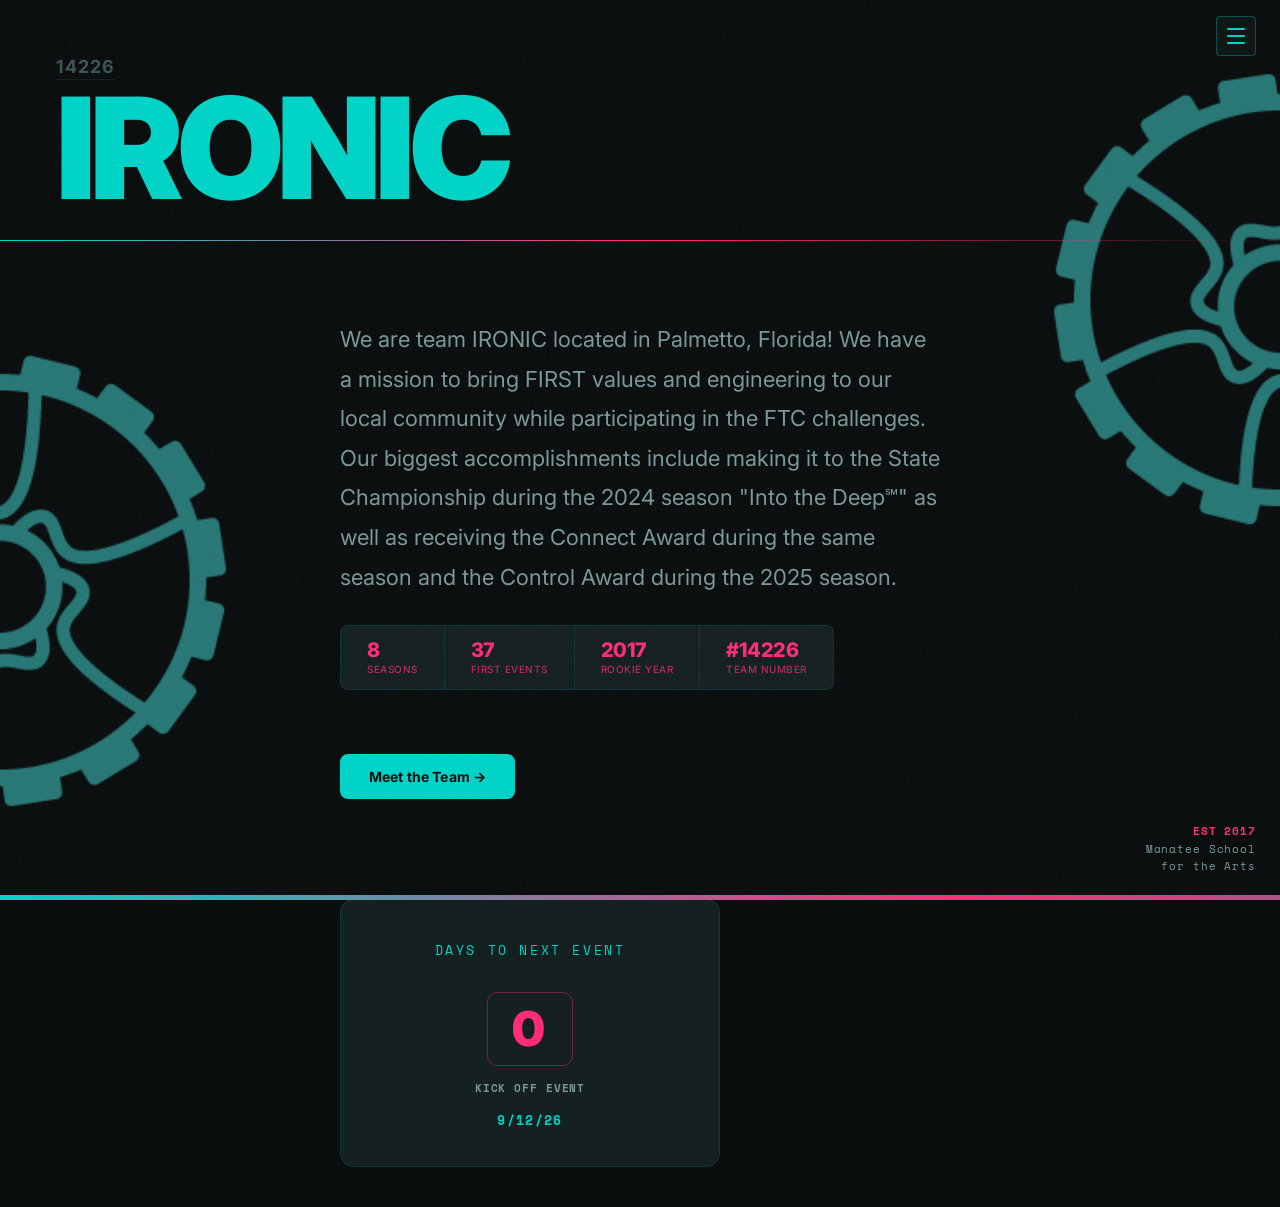
==== index.html @ a7f9b91f "Add files via upload" ====
<!DOCTYPE html>
<html lang="en">
<head>
<meta charset="UTF-8">
<meta name="viewport" content="width=device-width, initial-scale=1.0">
<title>Team IRONIC — FTC #14226</title>
<link rel="preconnect" href="https://fonts.googleapis.com">
<link rel="preconnect" href="https://fonts.gstatic.com" crossorigin>
<link href="https://fonts.googleapis.com/css2?family=Inter:wght@300;400;500;600;700;800;900&family=Space+Mono:wght@400;700&display=swap" rel="stylesheet">
<link rel="stylesheet" href="style.css">
</head>
<body data-page="index.html">


<!-- HAMBURGER BUTTON -->
<button class="hamburger-btn" id="hamburgerBtn" onclick="toggleNav()" aria-label="Toggle navigation">
  <span class="bar"></span>
  <span class="bar"></span>
  <span class="bar"></span>
</button>

<!-- NAV OVERLAY -->
<div class="nav-overlay" id="navOverlay" onclick="closeNav()"></div>


<!-- SIDEBAR -->
<nav id="sideNav">
  <div class="nav-brand">
    <div class="nav-number">FTC #14226</div>
    <div class="nav-logo"><span>IRON</span>IC</div>
    <div class="nav-sub">First Tech Challenge</div>
  </div>
  <div class="nav-links">
    <a class="nav-link" href="index.html">
      <span class="nav-icon">◈</span> Overview
    </a>
    <a class="nav-link" href="team.html">
      <span class="nav-icon">◉</span> Team
    </a>
    <a class="nav-link" href="events.html">
      <span class="nav-icon">▤</span> Events
    </a>
    <a class="nav-link" href="sponsor.html">
      <span class="nav-icon">◆</span> Sponsors
    </a>
  </div>
  <div class="nav-footer">
    <div class="nav-footer-text">
      Season 2026–27<br>
      BIOBUZZ
    </div>
  </div>
</nav>

  <main>

<div class="page active" id="page-overview">

  <!-- HERO BANNER — based on sketch: left-aligned title, info top-right, gears bleeding off bottom corners -->
  <div class="hero-banner-wrap">

    <!-- ── DESKTOP LAYOUT ── -->
    <div class="hero-desktop">

      <!-- top row: title block only -->
      <div class="hero-top-row">
        <div class="hero-title-block">
          <div class="hero-teamnum">14226</div>
          <div class="hero-teamname">IRONIC</div>
        </div>
      </div>

      <!-- meta info — bottom right corner -->
      <div class="hero-meta-block">
        <div class="hero-meta-line">EST 2017</div>
        <div class="hero-meta-line">Manatee School</div>
        <div class="hero-meta-line">for the Arts</div>
      </div>

      <!-- gears bleeding off bottom corners, decorative background -->
      <div class="hero-gear-desktop-left">
        <img src="gear.png" alt="" class="gear-spin">
      </div>
      <div class="hero-gear-desktop-right">
        <img src="gear.png" alt="" class="gear-spin-reverse">
      </div>

      <!-- cutoff line -->
      <div class="hero-cutoff-line"></div>
    </div>



  </div>


  <div class="overview-hero" style="grid-template-columns: 1fr; border-right: none; border-bottom: none; background: transparent; position: relative; z-index: 2; align-items: start; min-height: 0; margin-top: -100px;">


    <div class="hero-text" style="border-right: none; padding: 0px 340px 40px 340px; background: transparent; display: flex; flex-direction: row; align-items: flex-end; justify-content: flex-start; gap: 60px; flex-wrap: wrap;">

      <!-- left: paragraph + stats -->
      <div style="flex: 1 1 480px; min-width: 0;">
        <p class="lead" style="max-width: 640px; margin-bottom: 28px;">We are team IRONIC located in Palmetto, Florida! We have a mission to bring FIRST values and engineering to our local community while participating in the FTC challenges. Our biggest accomplishments include making it to the State Championship during the 2024 season "Into the Deep℠" as well as receiving the Connect Award during the same season and the Control Award during the 2025 season.</p>

        <!-- fact box / stats bar -->
        <div class="hero-stats" style="position: relative; z-index: 3;">
          <div class="hero-stat">
            <span class="hero-stat-num">8</span>
            <span class="hero-stat-label">Seasons</span>
          </div>
          <div class="hero-stat-div"></div>
          <div class="hero-stat">
            <span class="hero-stat-num">37</span>
            <span class="hero-stat-label">FIRST Events</span>
          </div>
          <div class="hero-stat-div"></div>
          <div class="hero-stat">
            <span class="hero-stat-num">2017</span>
            <span class="hero-stat-label">Rookie Year</span>
          </div>
          <div class="hero-stat-div"></div>
          <div class="hero-stat">
            <span class="hero-stat-num">#14226</span>
            <span class="hero-stat-label">Team Number</span>
          </div>
        </div>

        <button onclick="window.location.href='team.html'" style="
          margin-top: 24px;
          padding: 12px 27px;
          background: var(--teal);
          color: var(--bg);
          border: 2px solid var(--teal);
          border-radius: 8px;
          font-family: 'Inter', sans-serif;
          font-size: 14px;
          font-weight: 700;
          letter-spacing: 0.01em;
          cursor: pointer;
          transition: background 0.15s, color 0.15s, border-color 0.15s;
        " onmouseover="this.style.background='transparent'; this.style.color='var(--pink)'; this.style.borderColor='var(--pink)';" onmouseout="this.style.background='var(--teal)'; this.style.color='var(--bg)'; this.style.borderColor='var(--teal)';">
          Meet the Team →
        </button>
      </div>

      <!-- right: countdown to next event — flex item, bottom auto-aligns with stats bar via align-items:flex-end -->
      <div class="countdown-card" id="countdownCard" style="flex: 0 0 380px; align-self: flex-start; margin-top: 40px;">
        <div class="countdown-label">
          Days to Next Event
        </div>
        <div style="display: flex; flex-direction: column; align-items: center; text-align: center; gap: 14px;">
          <div id="cd-days-num" style="
            font-family: 'Inter', sans-serif;
            font-size: 48px;
            font-weight: 900;
            color: var(--pink);
            letter-spacing: 0.05em;
            line-height: 1;
            border: 1px solid rgba(255,45,120,0.4);
            border-radius: 10px;
            padding: 12px 24px;
          ">TBD</div>
          <div id="cd-event-name" style="
            font-family: 'Space Mono', monospace;
            font-size: 11px;
            font-weight: 700;
            color: var(--text-dim);
            letter-spacing: 0.08em;
            text-transform: uppercase;
          ">—</div>
          <div id="cd-date-label" style="
            font-family: 'Space Mono', monospace;
            font-size: 13px;
            font-weight: 700;
            color: var(--teal);
            letter-spacing: 0.1em;
          ">X/X/XX</div>
        </div>
      </div>

    </div>
  </div>
</div>

</main>

<!-- RGB light strip, cycles through site colors at the very bottom of the page -->
<div class="rgb-strip"></div>

<script src="script.js"></script>
</body>
</html>
---- style.css ----
/* ============================================
   TEAM IRONIC WEBSITE STYLES
   All colors are set as CSS variables in :root
   at the very top. Change a value there and it
   updates everywhere on the site that uses it.
   ============================================ */

:root {
    --teal: #00D4C8;
    --teal-dim: #00A89E;
    --teal-glow: rgba(0,212,200,0.15);
    --teal-border: rgba(0,212,200,0.3);
    --pink: #FF2D78;
    --pink-dim: rgba(255,45,120,0.15);
    --bg: #0A0E0E;
    --bg2: #0F1616;
    --bg3: #131E1E;
    --surface: #152020;
    --surface2: #1C2B2B;
    --text: #E8F4F4;
    --text-dim: #7A9999;
    --text-muted: #3D5555;
    --border: rgba(0,212,200,0.12);
  }

  * { margin: 0; padding: 0; box-sizing: border-box; }

  html { scroll-behavior: smooth; }

  body {
    background: var(--bg);
    color: var(--text);
    font-family: "Inter", sans-serif;
    font-weight: 400;
    min-height: 100vh;
    overflow-x: hidden;
  }

  /* ── NOISE OVERLAY ── */
  body::before {
    content: "";
    position: fixed;
    inset: 0;
    background-image: url("data:image/svg+xml,%3Csvg viewBox='0 0 256 256' xmlns='http://www.w3.org/2000/svg'%3E%3Cfilter id='noise'%3E%3CfeTurbulence type='fractalNoise' baseFrequency='0.9' numOctaves='4' stitchTiles='stitch'/%3E%3C/filter%3E%3Crect width='100%25' height='100%25' filter='url(%23noise)' opacity='0.04'/%3E%3C/svg%3E");
    pointer-events: none;
    z-index: 9999;
    opacity: 0.6;
  }

  /* ── SIDEBAR NAV ── */
  nav {
    position: fixed;
    left: 0; top: 0; bottom: 0;
    width: 220px;
    background: var(--bg2);
    border-right: 1px solid var(--border);
    display: flex;
    flex-direction: column;
    padding: 0;
    z-index: 100;
    overflow: hidden;
  }

  .nav-brand {
    padding: 32px 24px 24px;
    border-bottom: 1px solid var(--border);
  }

  .nav-number {
    font-family: "Space Mono", monospace;
    font-size: 11px;
    color: var(--pink);
    letter-spacing: 0.2em;
    margin-bottom: 6px;
  }

  .nav-logo {
    font-family: "Inter", sans-serif;
    font-size: 18px;
    font-weight: 800;
    color: var(--text);
    letter-spacing: -0.02em;
    line-height: 1.2;
  }

  .nav-logo span { color: var(--teal); }

  .nav-sub {
    font-family: "Space Mono", monospace;
    font-size: 9px;
    color: var(--text-dim);
    letter-spacing: 0.15em;
    margin-top: 4px;
  }

  .nav-links {
    flex: 1;
    display: flex;
    flex-direction: column;
    padding: 16px 0;
    gap: 2px;
  }

  .nav-link {
    display: flex;
    align-items: center;
    gap: 12px;
    padding: 12px 24px;
    cursor: pointer;
    transition: all 0.2s;
    border-left: 2px solid transparent;
    font-family: "Space Mono", monospace;
    font-size: 11px;
    letter-spacing: 0.1em;
    color: var(--text-dim);
    text-transform: uppercase;
    position: relative;
    overflow: hidden;
  }

  .nav-link::before {
    content: "";
    position: absolute;
    inset: 0;
    background: var(--teal-glow);
    opacity: 0;
    transition: opacity 0.2s;
  }

  .nav-link:hover { color: var(--teal); border-left-color: var(--teal-dim); }
  .nav-link:hover::before { opacity: 1; }

  .nav-link.active {
    color: var(--teal);
    border-left-color: var(--teal);
  }
  .nav-link.active::before { opacity: 1; }

  /* pink accent on every other nav item hover */
  .nav-link:nth-child(even):hover { color: var(--pink); border-left-color: var(--pink); }
  .nav-link:nth-child(even):hover::before { background: var(--pink-dim); opacity: 1; }

  .nav-icon {
    font-size: 14px;
    width: 16px;
    text-align: center;
    flex-shrink: 0;
  }

  .nav-footer {
    padding: 20px 24px;
    border-top: 1px solid var(--border);
  }

  .nav-footer-text {
    font-family: "Space Mono", monospace;
    font-size: 9px;
    color: var(--text-muted);
    letter-spacing: 0.1em;
    line-height: 1.8;
  }

  /* ── MAIN CONTENT ── */
  main { margin-left: 220px; min-height: 100vh; }

  /* ── PAGES ── */
  .page { display: none; animation: fadeIn 0.3s ease; }
  .page.active { display: block; }
  @keyframes fadeIn { from { opacity:0; transform:translateY(6px); } to { opacity:1; transform:translateY(0); } }

  /* ── PAGE HEADER — not uniform, each page gets its own vibe via color ── */
  .page-header {
    padding: 64px 56px 40px;
    position: relative; overflow: hidden;
    border-bottom: 1px solid var(--border);
  }


  .page-title {
    font-family: "Inter", sans-serif;
    font-size: clamp(42px, 6vw, 80px);
    font-weight: 900;
    line-height: 0.95; color: var(--text); letter-spacing: -0.04em;
  }
  .page-title .accent { color: var(--teal); }
  .page-bg-text {
    position: absolute; right: 40px; bottom: -10px;
    font-family: "Inter", sans-serif; font-size: 130px; font-weight: 900;
    color: rgba(255,255,255,0.025); pointer-events: none; user-select: none;
    line-height:1; letter-spacing: -0.05em;
  }

  /* ── OVERVIEW ── */
  .overview-hero {
    display: grid; grid-template-columns: 1fr 420px;
    gap: 0; align-items: stretch; min-height: 380px;
    border-bottom: 1px solid var(--border);
  }
  .hero-text {
    padding: 56px 56px 48px;
    border-right: 1px solid var(--border);
    display: flex; flex-direction: column; justify-content: space-between;
  }
  .hero-text .lead {
    font-size: 22px; line-height: 1.8; color: var(--text-dim);
    margin-bottom: 0; font-weight: 400; max-width: 680px;
  }




  /* ── STATS — big, airy, each number feels deliberate ── */





  .stat-label {
    font-size: 12px; font-weight: 500; color: var(--text-muted);
    letter-spacing: 0; text-transform: none;
  }



  /* ── INFO SECTION — not a grid. each one is its own strip with a big number ── */






  /* counter column */








  /* ── EVENTS ── */

  .events-section-title {
    font-family: "Inter", sans-serif; font-size: 10px; font-weight: 700;
    letter-spacing: 0.15em; text-transform: uppercase; color: var(--text-muted);
    margin-bottom: 24px; display: flex; align-items: center; gap: 16px;
  }
  .events-section-title::after { content: ""; flex: 1; height: 1px; background: var(--border); }

  .events-content { padding: 48px 56px 72px; max-width: 980px; }
  .events-intro { margin-bottom: 40px; }

  .events-note {
    background: var(--surface);
    border: 1px solid var(--border);
    border-left: 3px solid var(--teal);
    border-radius: 8px;
    padding: 16px 20px;
    font-size: 13px;
    color: var(--text-dim);
    line-height: 1.6;
    margin-bottom: 48px;
  }
  .events-note strong { color: var(--teal); }

  .event-timeline {
    display: flex;
    flex-direction: column;
    gap: 14px;
    margin-bottom: 8px;
  }

  .event-card {
    display: flex;
    align-items: center;
    gap: 26px;
    background: var(--surface);
    border: 1px solid var(--border);
    border-radius: 14px;
    padding: 22px 28px;
    transition: border-color 0.2s, transform 0.2s;
  }
  .event-card:hover { border-color: var(--teal-border); transform: translateX(4px); }
  .event-card.featured {
    border-color: var(--teal);
    box-shadow: 0 0 0 1px var(--teal), 0 0 24px var(--teal-glow);
  }

  .event-date-block {
    flex-shrink: 0;
    width: 84px;
    text-align: center;
    border-right: 1px solid var(--border);
    padding-right: 22px;
  }
  .event-month {
    font-family: "Space Mono", monospace;
    font-size: 11px; font-weight: 700; letter-spacing: 0.15em;
    text-transform: uppercase; color: var(--pink);
    margin-bottom: 4px;
  }
  .event-day {
    font-family: "Inter", sans-serif;
    font-size: 30px; font-weight: 900; color: var(--text);
    line-height: 1.05; letter-spacing: -0.02em;
  }
  .event-day.multi { font-size: 19px; }
  .event-year {
    font-family: "Space Mono", monospace;
    font-size: 10px; color: var(--text-muted); margin-top: 3px;
  }

  .event-body { flex: 1; min-width: 0; }
  .event-name-row {
    display: flex; align-items: center; gap: 10px; flex-wrap: wrap;
    margin-bottom: 6px;
  }
  .event-name {
    font-size: 18px; font-weight: 700; color: var(--text); letter-spacing: -0.01em;
  }
  .event-type-tag {
    display: inline-block;
    font-family: "Space Mono", monospace;
    font-size: 9px; font-weight: 700; letter-spacing: 0.08em;
    text-transform: uppercase; padding: 3px 9px; border-radius: 20px;
    flex-shrink: 0;
  }
  .event-type-tag.kickoff      { background: var(--teal-glow); color: var(--teal); border: 1px solid var(--teal-border); }
  .event-type-tag.scrimmage    { background: rgba(255,255,255,0.06); color: var(--text-dim); border: 1px solid var(--border); }
  .event-type-tag.meet         { background: rgba(255,45,120,0.12); color: var(--pink); border: 1px solid rgba(255,45,120,0.3); }
  .event-type-tag.judging      { background: rgba(255,215,0,0.1); color: #FFD966; border: 1px solid rgba(255,215,0,0.3); }
  .event-type-tag.championship { background: var(--teal-glow); color: var(--teal); border: 1px solid var(--teal-border); }

  .event-location {
    font-family: "Space Mono", monospace;
    font-size: 12px; color: var(--text-dim); letter-spacing: 0.03em;
  }
  .event-location.tbd { color: var(--text-muted); font-style: italic; }

  .event-badges {
    flex-shrink: 0;
    display: flex; flex-direction: column; align-items: flex-end; gap: 6px;
  }
  .event-badge {
    font-family: "Space Mono", monospace;
    font-size: 9px; font-weight: 700; letter-spacing: 0.1em; text-transform: uppercase;
    padding: 4px 10px; border-radius: 20px; white-space: nowrap;
  }
  .event-badge.confirmed { background: var(--teal-glow); color: var(--teal); border: 1px solid var(--teal-border); }
  .event-badge.tbd       { background: rgba(255,45,120,0.1); color: var(--pink); border: 1px solid rgba(255,45,120,0.25); }
  .event-badge.virtual   { background: rgba(255,255,255,0.06); color: var(--text-dim); border: 1px solid var(--border); }

  @media (max-width: 700px) {
    .event-card { flex-wrap: wrap; padding: 20px; gap: 16px; }
    .event-date-block { border-right: none; border-bottom: 1px solid var(--border); width: 100%; text-align: left; padding-right: 0; padding-bottom: 14px; display: flex; align-items: baseline; gap: 10px; }
    .event-day { font-size: 22px; }
    .event-badges { flex-direction: row; align-items: center; width: 100%; }
    .events-content { padding: 32px 24px 56px; }
  }



  /* ── TEAM — big photo, name underneath, very clean ── */
  .team-content { padding: 48px 56px 72px; }
  .team-grid {
    display: flex !important;
    flex-wrap: wrap !important;
    justify-content: center !important;
    width: 100% !important;
    gap: 28px 24px; margin-bottom: 56px;
  }
  .team-card {
    background: transparent; border: none; border-radius: 0;
    overflow: visible; transition: transform 0.2s;
    width: 210px; flex-shrink: 0;
  }
  .team-card:hover { transform: translateY(-6px); }
  .team-card:nth-child(even):hover { transform: translateY(-6px); box-shadow: none; border-color: transparent; }
  .team-card-img { position: relative; aspect-ratio: 3/4; overflow: hidden; border-radius: 4px; margin-bottom: 14px; }
  .team-card-img img {
    width: 100%; height: 100%; object-fit: cover;
    filter: saturate(0) brightness(0.6); transition: filter 0.35s;
  }
  .team-card:hover .team-card-img img { filter: saturate(0.2) brightness(0.75); }
  .team-card-img::after {
    content: ""; position: absolute; bottom: 0; left: 0; right: 0;
    height: 60%; background: linear-gradient(to top, rgba(10,14,14,0.85), transparent);
  }
  .team-card-img::before {
    content: ""; position: absolute; bottom: 0; left: 0; right: 0; height: 2px;
    background: var(--teal); z-index: 2; transform: scaleX(0); transform-origin: left;
    transition: transform 0.3s ease;
  }
  .team-card:hover .team-card-img::before { transform: scaleX(1); }
  .team-card:nth-child(even) .team-card-img::before { background: var(--pink); }
  .team-card-body { padding: 0; }
  .team-card-name { font-size: 15px; font-weight: 600; color: var(--text); margin-bottom: 4px; letter-spacing: -0.01em; }
  .team-card-role { font-size: 11px; font-weight: 500; color: var(--teal); text-transform: uppercase; letter-spacing: 0.06em; }
  .team-card:nth-child(even) .team-card-role { color: var(--pink); }
  .team-card-grade { font-size: 11px; color: var(--text-muted); margin-top: 3px; }


  /* ── ALUMNI — no cards. big quotes ── */














  /* ── AWARDS ── */

  /* two featured awards side by side, no box feeling */

























  /* ── SPONSORS ── */
  .sponsor-content { padding: 48px 56px 72px; max-width: 980px; }
  .sponsor-intro { margin-bottom: 40px; }

  .tier-grid {
    display: grid;
    grid-template-columns: repeat(4, 1fr);
    gap: 16px;
    margin-bottom: 8px;
  }
  .tier-card {
    background: var(--surface);
    border: 1px solid var(--border);
    border-radius: 10px;
    padding: 22px 18px;
    text-align: center;
  }
  .tier-card.tier-featured {
    border-color: var(--teal);
    box-shadow: 0 0 0 1px var(--teal), 0 0 24px var(--teal-glow);
  }
  .tier-name {
    font-family: "Space Mono", monospace;
    font-size: 12px; font-weight: 700; letter-spacing: 0.1em; text-transform: uppercase;
    color: var(--pink); margin-bottom: 10px;
  }
  .tier-card.tier-featured .tier-name { color: var(--teal); }
  .tier-amount {
    font-family: "Inter", sans-serif;
    font-size: 26px; font-weight: 800; color: var(--text); margin-bottom: 10px; letter-spacing: -0.02em;
  }
  .tier-perks { font-size: 12px; color: var(--text-dim); line-height: 1.5; }

  .sponsor-form-wrap {
    background: var(--surface);
    border: 1px solid var(--border);
    border-radius: 14px;
    padding: 40px;
    max-width: 640px;
  }

  .form-row { margin-bottom: 20px; }
  .form-row-split { display: grid; grid-template-columns: 1fr 1fr; gap: 20px; }

  .sponsor-form-wrap label {
    display: block;
    font-family: "Space Mono", monospace;
    font-size: 11px; font-weight: 700; letter-spacing: 0.08em; text-transform: uppercase;
    color: var(--text-dim); margin-bottom: 8px;
  }

  .sponsor-form-wrap input[type="text"],
  .sponsor-form-wrap input[type="email"],
  .sponsor-form-wrap input[type="tel"],
  .sponsor-form-wrap select,
  .sponsor-form-wrap textarea {
    width: 100%;
    background: var(--bg2);
    border: 1px solid var(--border);
    border-radius: 6px;
    padding: 11px 14px;
    color: var(--text);
    font-family: "Inter", sans-serif;
    font-size: 14px;
    outline: none;
    transition: border-color 0.15s;
  }
  .sponsor-form-wrap textarea { resize: vertical; }
  .sponsor-form-wrap input:focus,
  .sponsor-form-wrap select:focus,
  .sponsor-form-wrap textarea:focus { border-color: var(--teal); }

  .sponsor-submit-btn {
    margin-top: 4px;
    padding: 12px 27px;
    background: var(--teal);
    color: var(--bg);
    border: 2px solid var(--teal);
    border-radius: 8px;
    font-family: "Inter", sans-serif;
    font-size: 14px;
    font-weight: 700;
    letter-spacing: 0.01em;
    cursor: pointer;
    transition: background 0.15s, color 0.15s, border-color 0.15s;
  }
  .sponsor-submit-btn:hover:not(:disabled) {
    background: transparent; color: var(--pink); border-color: var(--pink);
  }
  .sponsor-submit-btn:disabled { opacity: 0.6; cursor: default; }

  .form-status { margin-top: 14px; font-size: 13px; }
  .form-status.error { color: var(--pink); }

  .form-success {
    background: var(--surface);
    border: 1px solid var(--teal-border);
    border-radius: 14px;
    padding: 40px;
    max-width: 640px;
  }
  .form-success-title {
    font-family: "Inter", sans-serif;
    font-size: 22px; font-weight: 800; color: var(--teal); margin-bottom: 10px;
  }
  .form-success p { color: var(--text-dim); font-size: 14px; line-height: 1.6; }

  @media (max-width: 900px) {
    .tier-grid { grid-template-columns: repeat(2, 1fr); }
    .form-row-split { grid-template-columns: 1fr; gap: 0; }
    .sponsor-form-wrap { padding: 28px; }
    .sponsor-content { padding: 32px 24px 56px; }
  }

  /* ── CONTACT ── */

















  /* ── SCROLLBAR ── */
  ::-webkit-scrollbar { width: 4px; }
  ::-webkit-scrollbar-track { background: var(--bg); }
  ::-webkit-scrollbar-thumb {
    background: linear-gradient(var(--pink), var(--teal));
    border-radius: 2px;
  }

  /* ── HAMBURGER BUTTON (always visible) ── */
  .hamburger-btn {
    position: fixed;
    top: 16px;
    left: 16px;
    z-index: 300;
    width: 40px;
    height: 40px;
    background: var(--bg2);
    border: 1px solid var(--teal-border);
    border-radius: 4px;
    cursor: pointer;
    display: flex;
    flex-direction: column;
    align-items: center;
    justify-content: center;
    gap: 5px;
    transition: background 0.2s, border-color 0.2s;
  }

  .hamburger-btn:hover {
    background: var(--surface);
    border-color: var(--teal);
  }

  .hamburger-btn .bar {
    width: 18px;
    height: 2px;
    background: var(--teal);
    border-radius: 2px;
    transition: all 0.25s ease;
    transform-origin: center;
  }

  .hamburger-btn.open {
    border-color: rgba(255,45,120,0.5);
    background: rgba(255,45,120,0.08);
  }

  .hamburger-btn.open .bar { background: var(--pink); }

  .hamburger-btn.open .bar:nth-child(1) {
    transform: translateY(7px) rotate(45deg);
  }
  .hamburger-btn.open .bar:nth-child(2) {
    opacity: 0;
    transform: scaleX(0);
  }
  .hamburger-btn.open .bar:nth-child(3) {
    transform: translateY(-7px) rotate(-45deg);
  }

  /* ── NAV OVERLAY ── */
  .nav-overlay {
    position: fixed;
    inset: 0;
    background: rgba(0,0,0,0.6);
    z-index: 150;
    opacity: 0;
    pointer-events: none;
    transition: opacity 0.3s;
    backdrop-filter: blur(2px);
  }
  .nav-overlay.visible {
    opacity: 1;
    pointer-events: all;
  }


  /* ── GLOW EFFECTS ── */
  .glow-dot {
    display: inline-block;
    width: 6px;
    height: 6px;
    border-radius: 50%;
    background: var(--teal);
    box-shadow: 0 0 8px var(--teal);
    margin-right: 8px;
    animation: pulse 2s infinite;
  }

  @keyframes pulse {
    0%,100% { opacity: 1; }
    50% { opacity: 0.4; }
  }



  /* ── DESKTOP: sidebar hidden by default, slides in via hamburger ── */
  @media (min-width: 769px) {
    .hamburger-btn { display: flex !important; left: auto !important; right: 24px !important; }
    main { margin-left: 0; }

    nav {
      transform: translateX(-100%);
      transition: transform 0.3s cubic-bezier(0.4,0,0.2,1);
      z-index: 200;
    }
    nav.open {
      transform: translateX(0);
    }

    .nav-overlay {
      display: block !important;
      opacity: 0;
      pointer-events: none;
      transition: opacity 0.3s;
    }
    .nav-overlay.visible { opacity: 1; pointer-events: all; }
  }

  /* ── TABLET (769–1100px): tighter content padding ── */
  @media (min-width: 769px) and (max-width: 1100px) {
    .page-header,
  .overview-hero,
  .team-content {
      padding-left: 32px !important;
      padding-right: 32px !important;
    }
    .overview-hero { grid-template-columns: 1fr !important; }



    .page-bg-text { display: none !important; }
    .hero-banner-wrap { padding-left: 32px !important; padding-right: 32px !important; }
    .hero-banner-wrap .hero-ghost { display: none !important; }
    .hero-banner-wrap .hero-title-row span { font-size: clamp(32px, 7vw, 72px) !important; }
  }

/* ---- gear spin animations + hero banner layout (from the home page) ---- */
/* ── GEAR SPIN ANIMATIONS ── */
  @keyframes spin-cw  { from { transform: rotate(0deg); } to { transform: rotate(360deg); } }
  @keyframes spin-ccw { from { transform: rotate(0deg); } to { transform: rotate(-360deg); } }
  .gear-spin         { animation: spin-cw  20s linear infinite; display: block; width: 100%; }
  .gear-spin-reverse { animation: spin-ccw 20s linear infinite; display: block; width: 100%; }

  .hero-banner-wrap {
    position: relative;
    width: 100%;
    overflow: visible;
    background: var(--bg);
  }

  /* ── DESKTOP HERO ── */
  .hero-desktop {
    position: relative;
    padding: 56px 56px 0;
    min-height: 420px;
  }

  .hero-top-row {
    display: flex;
    justify-content: space-between;
    align-items: flex-start;
    position: relative;
    z-index: 3;
    margin-bottom: 28px;
  }

  .hero-teamnum {
    font-family: "Inter", sans-serif;
    font-size: 18px;
    font-weight: 700;
    color: var(--text-muted);
    letter-spacing: 0.05em;
    text-decoration: underline;
    text-decoration-color: var(--border);
    text-underline-offset: 6px;
    margin-bottom: 8px;
  }

  .hero-teamname {
    font-family: "Inter", sans-serif;
    font-size: clamp(80px, 11vw, 160px);
    font-weight: 900;
    color: var(--teal);
    letter-spacing: -0.04em;
    line-height: 0.9;
  }

  .hero-meta-block {
    position: fixed;
    bottom: 24px;
    right: 24px;
    text-align: right;
    z-index: 50;
  }
  .hero-meta-line {
    font-family: "Space Mono", monospace;
    font-size: 11px;
    color: var(--text-dim);
    letter-spacing: 0.08em;
    line-height: 1.6;
  }
  .hero-meta-line:first-child { color: var(--pink); font-weight: 700; }



  .hero-stats {
    display: flex;
    align-items: stretch;
    border: 1px solid var(--border);
    border-radius: 8px;
    overflow: hidden;
    width: fit-content;
    position: relative;
    z-index: 3;
    background: var(--surface);
    margin-bottom: 40px;
  }
  .hero-stat {
    padding: 14px 26px;
    display: flex;
    flex-direction: column;
    gap: 3px;
  }
  .hero-stat-num {
    font-family: "Inter", sans-serif;
    font-size: 20px; font-weight: 800;
    color: var(--pink); letter-spacing: -0.02em; line-height: 1;
  }
  .hero-stat-label {
    font-size: 10px; font-weight: 500;
    color: var(--pink); opacity: 0.7; text-transform: uppercase; letter-spacing: 0.05em;
  }
  .hero-stat-div { width: 1px; background: var(--border); flex-shrink: 0; }

  /* gears bleeding off bottom corners — same size, exactly half cropped by page edge */
  .hero-gear-desktop-left {
    position: absolute;
    bottom: -460px; left: -300px;
    width: 600px;
    opacity: 0.6;
    z-index: 1;
    pointer-events: none;
  }
  .hero-gear-desktop-right {
    position: absolute;
    bottom: -180px; right: -300px;
    width: 600px;
    opacity: 0.6;
    z-index: 1;
    pointer-events: none;
  }

  .hero-cutoff-line {
    position: relative;
    z-index: 3;
    height: 1px;
    background: linear-gradient(90deg, var(--teal), var(--pink), transparent);
    margin: 0 -56px;
  }


/* ---- countdown card responsive width ---- */
@media (max-width: 1000px) {
    .countdown-card { flex: 1 1 100% !important; max-width: 460px; }
  }

/* ---- countdown card styling ---- */
.countdown-card {
    background: var(--surface);
    border: 1px solid var(--border);
    border-radius: 14px;
    padding: 40px 40px 36px;
  }
  .countdown-label {
    font-family: "Space Mono", monospace;
    font-size: 13px;
    color: var(--teal);
    letter-spacing: 0.2em;
    text-transform: uppercase;
    display: flex;
    align-items: center;
    justify-content: center;
    text-align: center;
    gap: 10px;
    margin-bottom: 32px;
  }






  @media (max-width: 900px) {
    .countdown-card { flex: 1 1 100% !important; }
  }

/* ---- rgb light strip at the bottom of the page (desktop only) ---- */
.rgb-strip { display: none; }
  @media (min-width: 769px) {
    .rgb-strip {
      display: block;
      position: fixed;
      bottom: 0; left: 0; right: 0;
      height: 5px;
      background: linear-gradient(90deg,
        var(--teal), var(--pink), var(--teal-dim), var(--pink), var(--teal));
      background-size: 300% 100%;
      animation: rgbCycle 8s linear infinite;
      z-index: 250;
      pointer-events: none;
    }
  }
  @keyframes rgbCycle {
    0%   { background-position: 0% 0; }
    100% { background-position: 300% 0; }
  }
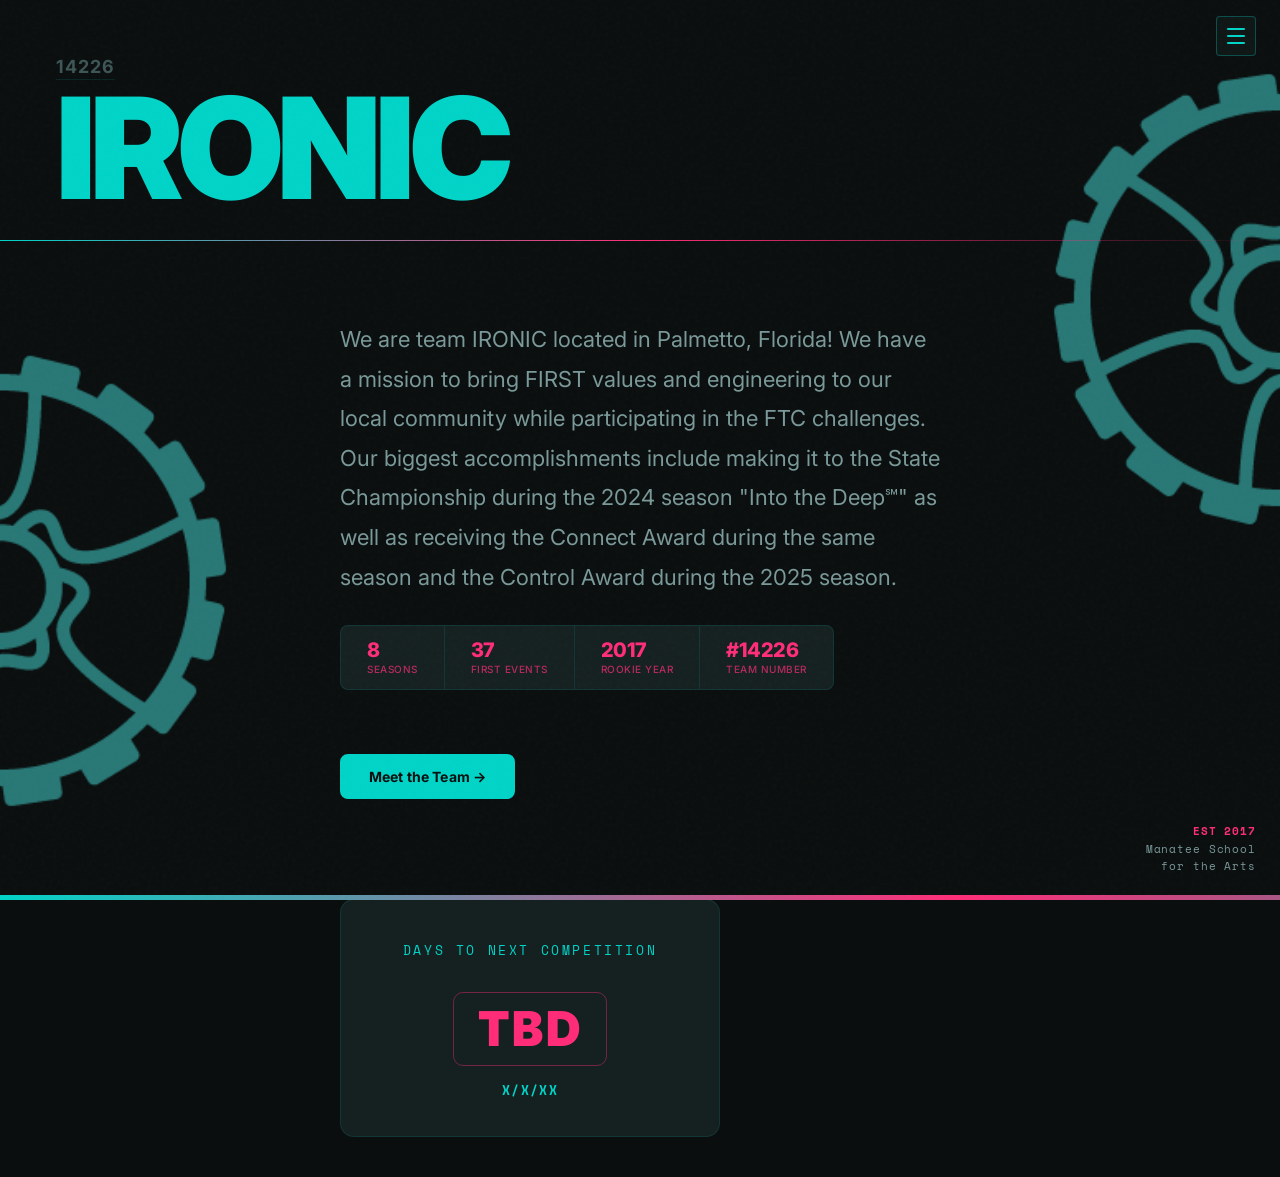
==== commit 19416e84: "Add files via upload" ====
--- a/index.html
+++ b/index.html
@@ -39,9 +39,6 @@
     </a>
     <a class="nav-link" href="events.html">
       <span class="nav-icon">▤</span> Events
-    </a>
-    <a class="nav-link" href="sponsor.html">
-      <span class="nav-icon">◆</span> Sponsors
     </a>
   </div>
   <div class="nav-footer">
@@ -89,14 +86,14 @@
       <div class="hero-cutoff-line"></div>
     </div>
 
-
+    
 
   </div>
 
 
   <div class="overview-hero" style="grid-template-columns: 1fr; border-right: none; border-bottom: none; background: transparent; position: relative; z-index: 2; align-items: start; min-height: 0; margin-top: -100px;">
-
-
+    
+    
     <div class="hero-text" style="border-right: none; padding: 0px 340px 40px 340px; background: transparent; display: flex; flex-direction: row; align-items: flex-end; justify-content: flex-start; gap: 60px; flex-wrap: wrap;">
 
       <!-- left: paragraph + stats -->
@@ -144,13 +141,13 @@
         </button>
       </div>
 
-      <!-- right: countdown to next event — flex item, bottom auto-aligns with stats bar via align-items:flex-end -->
+      <!-- right: countdown to next competition — flex item, bottom auto-aligns with stats bar via align-items:flex-end -->
       <div class="countdown-card" id="countdownCard" style="flex: 0 0 380px; align-self: flex-start; margin-top: 40px;">
         <div class="countdown-label">
-          Days to Next Event
+          Days to Next Competition
         </div>
         <div style="display: flex; flex-direction: column; align-items: center; text-align: center; gap: 14px;">
-          <div id="cd-days-num" style="
+          <div style="
             font-family: 'Inter', sans-serif;
             font-size: 48px;
             font-weight: 900;
@@ -161,15 +158,7 @@
             border-radius: 10px;
             padding: 12px 24px;
           ">TBD</div>
-          <div id="cd-event-name" style="
-            font-family: 'Space Mono', monospace;
-            font-size: 11px;
-            font-weight: 700;
-            color: var(--text-dim);
-            letter-spacing: 0.08em;
-            text-transform: uppercase;
-          ">—</div>
-          <div id="cd-date-label" style="
+          <div style="
             font-family: 'Space Mono', monospace;
             font-size: 13px;
             font-weight: 700;
--- a/style.css
+++ b/style.css
@@ -174,8 +174,8 @@
     position: relative; overflow: hidden;
     border-bottom: 1px solid var(--border);
   }
-
-
+  
+  
   .page-title {
     font-family: "Inter", sans-serif;
     font-size: clamp(42px, 6vw, 80px);
@@ -205,41 +205,41 @@
     font-size: 22px; line-height: 1.8; color: var(--text-dim);
     margin-bottom: 0; font-weight: 400; max-width: 680px;
   }
-
-
-
+  
+  
+  
 
   /* ── STATS — big, airy, each number feels deliberate ── */
-
-
-
-
-
+  
+  
+  
+  
+  
   .stat-label {
     font-size: 12px; font-weight: 500; color: var(--text-muted);
     letter-spacing: 0; text-transform: none;
   }
 
-
+  
 
   /* ── INFO SECTION — not a grid. each one is its own strip with a big number ── */
-
-
-
-
-
+  
+  
+  
+  
+  
 
   /* counter column */
-
-
-
-
-
-
-
+  
+  
+
+  
+  
+
+  
 
   /* ── EVENTS ── */
-
+  
   .events-section-title {
     font-family: "Inter", sans-serif; font-size: 10px; font-weight: 700;
     letter-spacing: 0.15em; text-transform: uppercase; color: var(--text-muted);
@@ -247,7 +247,7 @@
   }
   .events-section-title::after { content: ""; flex: 1; height: 1px; background: var(--border); }
 
-  .events-content { padding: 48px 56px 72px; max-width: 980px; }
+  .events-content { padding: 48px 56px 72px; max-width: 980px; margin: 0 auto; }
   .events-intro { margin-bottom: 40px; }
 
   .events-note {
@@ -350,15 +350,21 @@
   .event-badge.tbd       { background: rgba(255,45,120,0.1); color: var(--pink); border: 1px solid rgba(255,45,120,0.25); }
   .event-badge.virtual   { background: rgba(255,255,255,0.06); color: var(--text-dim); border: 1px solid var(--border); }
 
-  @media (max-width: 700px) {
-    .event-card { flex-wrap: wrap; padding: 20px; gap: 16px; }
-    .event-date-block { border-right: none; border-bottom: 1px solid var(--border); width: 100%; text-align: left; padding-right: 0; padding-bottom: 14px; display: flex; align-items: baseline; gap: 10px; }
-    .event-day { font-size: 22px; }
-    .event-badges { flex-direction: row; align-items: center; width: 100%; }
-    .events-content { padding: 32px 24px 56px; }
-  }
-
-
+  
+  
+  
+  
+  
+  
+  
+  
+  
+  
+  
+  
+  
+  
+  
 
   /* ── TEAM — big photo, name underneath, very clean ── */
   .team-content { padding: 48px 56px 72px; }
@@ -375,7 +381,6 @@
     width: 210px; flex-shrink: 0;
   }
   .team-card:hover { transform: translateY(-6px); }
-  .team-card:nth-child(even):hover { transform: translateY(-6px); box-shadow: none; border-color: transparent; }
   .team-card-img { position: relative; aspect-ratio: 3/4; overflow: hidden; border-radius: 4px; margin-bottom: 14px; }
   .team-card-img img {
     width: 100%; height: 100%; object-fit: cover;
@@ -392,188 +397,88 @@
     transition: transform 0.3s ease;
   }
   .team-card:hover .team-card-img::before { transform: scaleX(1); }
-  .team-card:nth-child(even) .team-card-img::before { background: var(--pink); }
-  .team-card-body { padding: 0; }
+  .team-card.pink .team-card-img::before { background: var(--pink); }
+  .team-card.blue .team-card-img::before { background: var(--teal); }
+  .team-card-body { padding: 0; text-align: center; }
   .team-card-name { font-size: 15px; font-weight: 600; color: var(--text); margin-bottom: 4px; letter-spacing: -0.01em; }
   .team-card-role { font-size: 11px; font-weight: 500; color: var(--teal); text-transform: uppercase; letter-spacing: 0.06em; }
-  .team-card:nth-child(even) .team-card-role { color: var(--pink); }
+  .team-card.pink .team-card-role { color: var(--pink); }
+  .team-card.blue .team-card-role { color: var(--teal); }
   .team-card-grade { font-size: 11px; color: var(--text-muted); margin-top: 3px; }
-
+  
 
   /* ── ALUMNI — no cards. big quotes ── */
-
-
-
-
-
-
-
-
-
-
-
-
-
+  
+  
+  
+  
+  
+  
+  
+  
+  
+  
+  
+  
 
   /* ── AWARDS ── */
-
+  
   /* two featured awards side by side, no box feeling */
-
-
-
-
-
-
-
-
-
-
-
-
-
-
-
-
-
-
-
-
-
-
-
-
+  
+  
+  
+  
+  
+  
+  
+  
+  
+  
+  
+  
+  
+  
+  
+  
+  
+  
+  
+  
+  
 
   /* ── SPONSORS ── */
-  .sponsor-content { padding: 48px 56px 72px; max-width: 980px; }
-  .sponsor-intro { margin-bottom: 40px; }
-
-  .tier-grid {
-    display: grid;
-    grid-template-columns: repeat(4, 1fr);
-    gap: 16px;
-    margin-bottom: 8px;
-  }
-  .tier-card {
-    background: var(--surface);
-    border: 1px solid var(--border);
-    border-radius: 10px;
-    padding: 22px 18px;
-    text-align: center;
-  }
-  .tier-card.tier-featured {
-    border-color: var(--teal);
-    box-shadow: 0 0 0 1px var(--teal), 0 0 24px var(--teal-glow);
-  }
-  .tier-name {
-    font-family: "Space Mono", monospace;
-    font-size: 12px; font-weight: 700; letter-spacing: 0.1em; text-transform: uppercase;
-    color: var(--pink); margin-bottom: 10px;
-  }
-  .tier-card.tier-featured .tier-name { color: var(--teal); }
-  .tier-amount {
-    font-family: "Inter", sans-serif;
-    font-size: 26px; font-weight: 800; color: var(--text); margin-bottom: 10px; letter-spacing: -0.02em;
-  }
-  .tier-perks { font-size: 12px; color: var(--text-dim); line-height: 1.5; }
-
-  .sponsor-form-wrap {
-    background: var(--surface);
-    border: 1px solid var(--border);
-    border-radius: 14px;
-    padding: 40px;
-    max-width: 640px;
-  }
-
-  .form-row { margin-bottom: 20px; }
-  .form-row-split { display: grid; grid-template-columns: 1fr 1fr; gap: 20px; }
-
-  .sponsor-form-wrap label {
-    display: block;
-    font-family: "Space Mono", monospace;
-    font-size: 11px; font-weight: 700; letter-spacing: 0.08em; text-transform: uppercase;
-    color: var(--text-dim); margin-bottom: 8px;
-  }
-
-  .sponsor-form-wrap input[type="text"],
-  .sponsor-form-wrap input[type="email"],
-  .sponsor-form-wrap input[type="tel"],
-  .sponsor-form-wrap select,
-  .sponsor-form-wrap textarea {
-    width: 100%;
-    background: var(--bg2);
-    border: 1px solid var(--border);
-    border-radius: 6px;
-    padding: 11px 14px;
-    color: var(--text);
-    font-family: "Inter", sans-serif;
-    font-size: 14px;
-    outline: none;
-    transition: border-color 0.15s;
-  }
-  .sponsor-form-wrap textarea { resize: vertical; }
-  .sponsor-form-wrap input:focus,
-  .sponsor-form-wrap select:focus,
-  .sponsor-form-wrap textarea:focus { border-color: var(--teal); }
-
-  .sponsor-submit-btn {
-    margin-top: 4px;
-    padding: 12px 27px;
-    background: var(--teal);
-    color: var(--bg);
-    border: 2px solid var(--teal);
-    border-radius: 8px;
-    font-family: "Inter", sans-serif;
-    font-size: 14px;
-    font-weight: 700;
-    letter-spacing: 0.01em;
-    cursor: pointer;
-    transition: background 0.15s, color 0.15s, border-color 0.15s;
-  }
-  .sponsor-submit-btn:hover:not(:disabled) {
-    background: transparent; color: var(--pink); border-color: var(--pink);
-  }
-  .sponsor-submit-btn:disabled { opacity: 0.6; cursor: default; }
-
-  .form-status { margin-top: 14px; font-size: 13px; }
-  .form-status.error { color: var(--pink); }
-
-  .form-success {
-    background: var(--surface);
-    border: 1px solid var(--teal-border);
-    border-radius: 14px;
-    padding: 40px;
-    max-width: 640px;
-  }
-  .form-success-title {
-    font-family: "Inter", sans-serif;
-    font-size: 22px; font-weight: 800; color: var(--teal); margin-bottom: 10px;
-  }
-  .form-success p { color: var(--text-dim); font-size: 14px; line-height: 1.6; }
-
-  @media (max-width: 900px) {
-    .tier-grid { grid-template-columns: repeat(2, 1fr); }
-    .form-row-split { grid-template-columns: 1fr; gap: 0; }
-    .sponsor-form-wrap { padding: 28px; }
-    .sponsor-content { padding: 32px 24px 56px; }
-  }
+  
+  
+  
+    
+  
+  
+  
+  
+  
+  
+  
+  
+  
+  
 
   /* ── CONTACT ── */
-
-
-
-
-
-
-
-
-
-
-
-
-
-
-
-
+  
+  
+  
+  
+  
+  
+  
+  
+  
+  
+  
+  
+  
+  
+  
+  
 
   /* ── SCROLLBAR ── */
   ::-webkit-scrollbar { width: 4px; }
@@ -669,7 +574,7 @@
     50% { opacity: 0.4; }
   }
 
-
+  
 
   /* ── DESKTOP: sidebar hidden by default, slides in via hamburger ── */
   @media (min-width: 769px) {
@@ -684,7 +589,7 @@
     nav.open {
       transform: translateX(0);
     }
-
+    
     .nav-overlay {
       display: block !important;
       opacity: 0;
@@ -703,9 +608,9 @@
       padding-right: 32px !important;
     }
     .overview-hero { grid-template-columns: 1fr !important; }
-
-
-
+    
+    
+    
     .page-bg-text { display: none !important; }
     .hero-banner-wrap { padding-left: 32px !important; padding-right: 32px !important; }
     .hero-banner-wrap .hero-ghost { display: none !important; }
@@ -779,7 +684,7 @@
   }
   .hero-meta-line:first-child { color: var(--pink); font-weight: 700; }
 
-
+  
 
   .hero-stats {
     display: flex;
@@ -862,11 +767,11 @@
     gap: 10px;
     margin-bottom: 32px;
   }
-
-
-
-
-
+  
+  
+  
+  
+  
 
   @media (max-width: 900px) {
     .countdown-card { flex: 1 1 100% !important; }
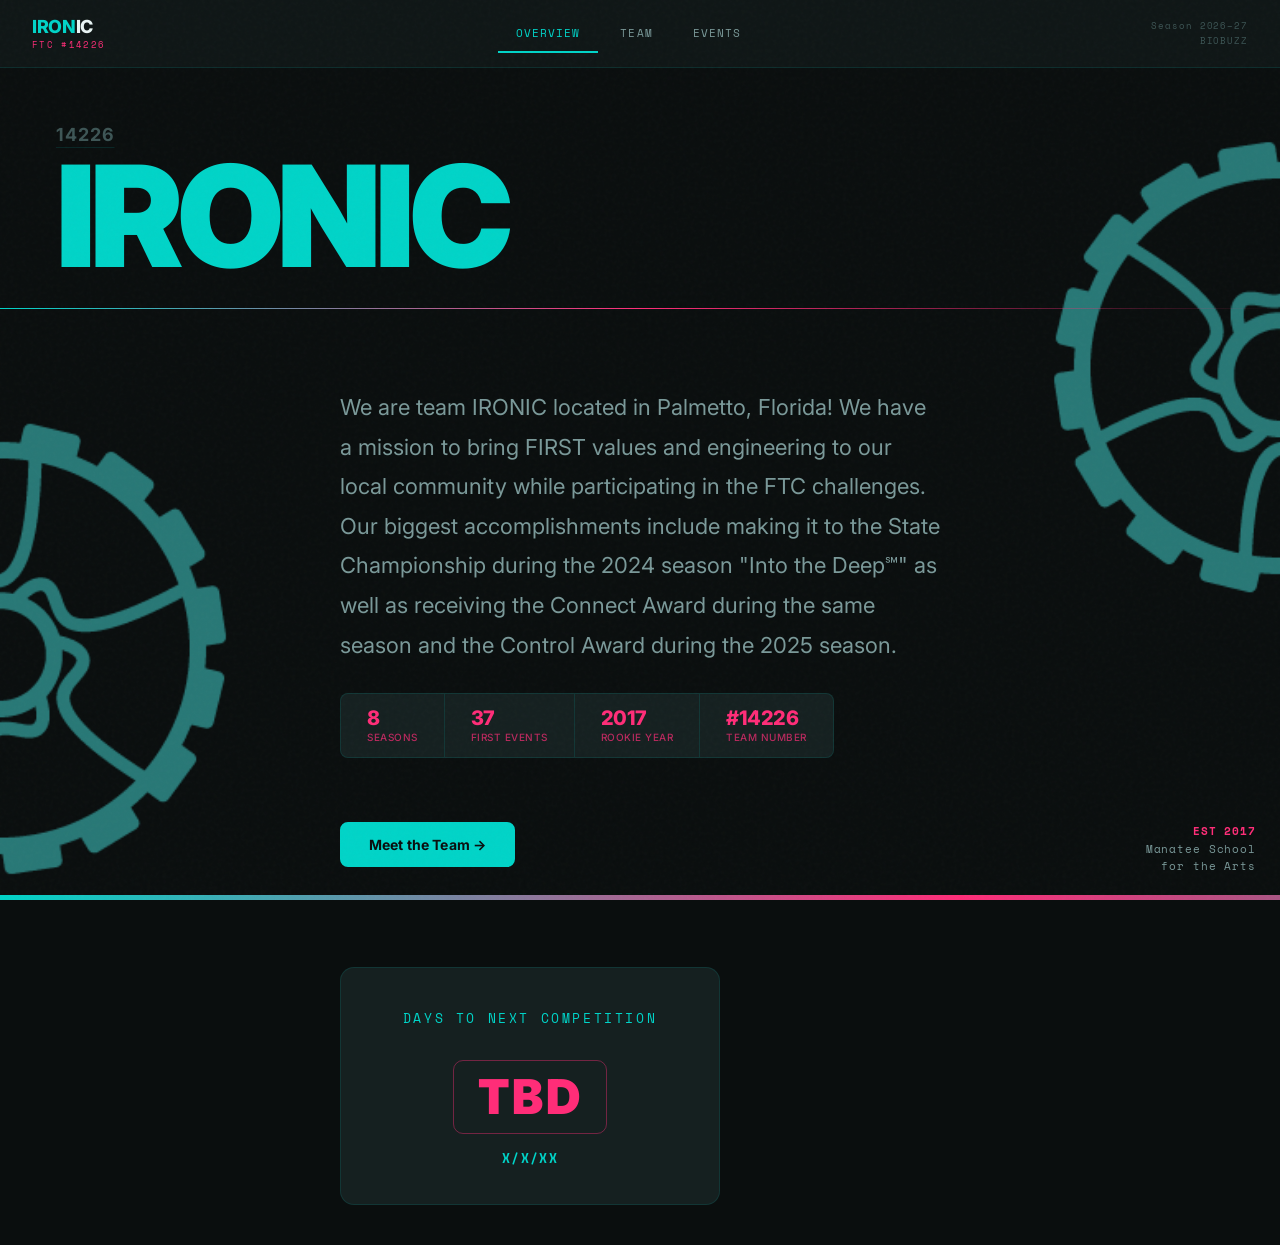
==== commit d21bf04e: "Add files via upload" ====
--- a/index.html
+++ b/index.html
@@ -12,42 +12,22 @@
 <body data-page="index.html">
 
 
-<!-- HAMBURGER BUTTON -->
-<button class="hamburger-btn" id="hamburgerBtn" onclick="toggleNav()" aria-label="Toggle navigation">
-  <span class="bar"></span>
-  <span class="bar"></span>
-  <span class="bar"></span>
-</button>
-
-<!-- NAV OVERLAY -->
-<div class="nav-overlay" id="navOverlay" onclick="closeNav()"></div>
-
-
-<!-- SIDEBAR -->
-<nav id="sideNav">
-  <div class="nav-brand">
-    <div class="nav-number">FTC #14226</div>
-    <div class="nav-logo"><span>IRON</span>IC</div>
-    <div class="nav-sub">First Tech Challenge</div>
+<!-- TOP BAR -->
+<header class="topbar">
+  <div class="topbar-brand">
+    <div class="topbar-logo"><span>IRON</span>IC</div>
+    <div class="topbar-number">FTC #14226</div>
   </div>
-  <div class="nav-links">
-    <a class="nav-link" href="index.html">
-      <span class="nav-icon">◈</span> Overview
-    </a>
-    <a class="nav-link" href="team.html">
-      <span class="nav-icon">◉</span> Team
-    </a>
-    <a class="nav-link" href="events.html">
-      <span class="nav-icon">▤</span> Events
-    </a>
+  <nav class="topbar-links">
+    <a class="nav-link" href="index.html">Overview</a>
+    <a class="nav-link" href="team.html">Team</a>
+    <a class="nav-link" href="events.html">Events</a>
+  </nav>
+  <div class="topbar-meta">
+    Season 2026–27<br>
+    BIOBUZZ
   </div>
-  <div class="nav-footer">
-    <div class="nav-footer-text">
-      Season 2026–27<br>
-      BIOBUZZ
-    </div>
-  </div>
-</nav>
+</header>
 
   <main>
 
@@ -86,14 +66,14 @@
       <div class="hero-cutoff-line"></div>
     </div>
 
-    
+
 
   </div>
 
 
   <div class="overview-hero" style="grid-template-columns: 1fr; border-right: none; border-bottom: none; background: transparent; position: relative; z-index: 2; align-items: start; min-height: 0; margin-top: -100px;">
-    
-    
+
+
     <div class="hero-text" style="border-right: none; padding: 0px 340px 40px 340px; background: transparent; display: flex; flex-direction: row; align-items: flex-end; justify-content: flex-start; gap: 60px; flex-wrap: wrap;">
 
       <!-- left: paragraph + stats -->
--- a/style.css
+++ b/style.css
@@ -47,121 +47,103 @@
     opacity: 0.6;
   }
 
-  /* ── SIDEBAR NAV ── */
-  nav {
+  /* ── TOP BAR NAV ── */
+  .topbar {
     position: fixed;
-    left: 0; top: 0; bottom: 0;
-    width: 220px;
+    top: 0; left: 0; right: 0;
+    height: 68px;
     background: var(--bg2);
-    border-right: 1px solid var(--border);
+    border-bottom: 1px solid var(--border);
+    display: flex;
+    align-items: center;
+    justify-content: space-between;
+    gap: 24px;
+    padding: 0 32px;
+    z-index: 200;
+  }
+
+  .topbar-brand {
     display: flex;
     flex-direction: column;
-    padding: 0;
-    z-index: 100;
-    overflow: hidden;
-  }
-
-  .nav-brand {
-    padding: 32px 24px 24px;
-    border-bottom: 1px solid var(--border);
-  }
-
-  .nav-number {
-    font-family: "Space Mono", monospace;
-    font-size: 11px;
-    color: var(--pink);
-    letter-spacing: 0.2em;
-    margin-bottom: 6px;
-  }
-
-  .nav-logo {
+    justify-content: center;
+    flex-shrink: 0;
+    line-height: 1.2;
+  }
+
+  .topbar-logo {
     font-family: "Inter", sans-serif;
     font-size: 18px;
     font-weight: 800;
     color: var(--text);
     letter-spacing: -0.02em;
-    line-height: 1.2;
-  }
-
-  .nav-logo span { color: var(--teal); }
-
-  .nav-sub {
+  }
+
+  .topbar-logo span { color: var(--teal); }
+
+  .topbar-number {
     font-family: "Space Mono", monospace;
     font-size: 9px;
-    color: var(--text-dim);
+    color: var(--pink);
     letter-spacing: 0.15em;
-    margin-top: 4px;
-  }
-
-  .nav-links {
-    flex: 1;
-    display: flex;
-    flex-direction: column;
-    padding: 16px 0;
-    gap: 2px;
+    margin-top: 3px;
+  }
+
+  .topbar-links {
+    display: flex;
+    align-items: center;
+    gap: 4px;
   }
 
   .nav-link {
-    display: flex;
+    display: inline-flex;
     align-items: center;
-    gap: 12px;
-    padding: 12px 24px;
+    padding: 10px 18px;
     cursor: pointer;
     transition: all 0.2s;
-    border-left: 2px solid transparent;
+    border-bottom: 2px solid transparent;
     font-family: "Space Mono", monospace;
     font-size: 11px;
     letter-spacing: 0.1em;
     color: var(--text-dim);
     text-transform: uppercase;
+    text-decoration: none;
     position: relative;
-    overflow: hidden;
-  }
-
-  .nav-link::before {
-    content: "";
-    position: absolute;
-    inset: 0;
-    background: var(--teal-glow);
-    opacity: 0;
-    transition: opacity 0.2s;
-  }
-
-  .nav-link:hover { color: var(--teal); border-left-color: var(--teal-dim); }
-  .nav-link:hover::before { opacity: 1; }
+  }
+
+  .nav-link:hover { color: var(--teal); border-bottom-color: var(--teal-dim); }
 
   .nav-link.active {
     color: var(--teal);
-    border-left-color: var(--teal);
-  }
-  .nav-link.active::before { opacity: 1; }
+    border-bottom-color: var(--teal);
+  }
 
   /* pink accent on every other nav item hover */
-  .nav-link:nth-child(even):hover { color: var(--pink); border-left-color: var(--pink); }
-  .nav-link:nth-child(even):hover::before { background: var(--pink-dim); opacity: 1; }
-
-  .nav-icon {
-    font-size: 14px;
-    width: 16px;
-    text-align: center;
-    flex-shrink: 0;
-  }
-
-  .nav-footer {
-    padding: 20px 24px;
-    border-top: 1px solid var(--border);
-  }
-
-  .nav-footer-text {
+  .nav-link:nth-child(even):hover { color: var(--pink); border-bottom-color: var(--pink); }
+
+  .topbar-meta {
     font-family: "Space Mono", monospace;
     font-size: 9px;
     color: var(--text-muted);
     letter-spacing: 0.1em;
-    line-height: 1.8;
+    text-align: right;
+    line-height: 1.6;
+    flex-shrink: 0;
+  }
+
+  @media (max-width: 700px) {
+    .topbar { padding: 0 16px; gap: 12px; }
+    .topbar-meta { display: none; }
+    .topbar-links { gap: 0; }
+    .nav-link { padding: 10px 10px; font-size: 10px; }
+  }
+
+  @media (max-width: 480px) {
+    .topbar-brand .topbar-number { display: none; }
+    .nav-link { padding: 8px 8px; font-size: 9px; letter-spacing: 0.06em; }
   }
 
   /* ── MAIN CONTENT ── */
-  main { margin-left: 220px; min-height: 100vh; }
+  main { margin-left: 0; margin-top: 68px; min-height: 100vh; }
 
   /* ── PAGES ── */
   .page { display: none; animation: fadeIn 0.3s ease; }
@@ -174,8 +156,8 @@
     position: relative; overflow: hidden;
     border-bottom: 1px solid var(--border);
   }
-  
-  
+
+
   .page-title {
     font-family: "Inter", sans-serif;
     font-size: clamp(42px, 6vw, 80px);
@@ -205,41 +187,41 @@
     font-size: 22px; line-height: 1.8; color: var(--text-dim);
     margin-bottom: 0; font-weight: 400; max-width: 680px;
   }
-  
-  
-  
+
+
+
 
   /* ── STATS — big, airy, each number feels deliberate ── */
-  
-  
-  
-  
-  
+
+
+
+
+
   .stat-label {
     font-size: 12px; font-weight: 500; color: var(--text-muted);
     letter-spacing: 0; text-transform: none;
   }
 
-  
+
 
   /* ── INFO SECTION — not a grid. each one is its own strip with a big number ── */
-  
-  
-  
-  
-  
+
+
+
+
+
 
   /* counter column */
-  
-  
-
-  
-  
-
-  
+
+
+
+
+
+
+
 
   /* ── EVENTS ── */
-  
+
   .events-section-title {
     font-family: "Inter", sans-serif; font-size: 10px; font-weight: 700;
     letter-spacing: 0.15em; text-transform: uppercase; color: var(--text-muted);
@@ -350,21 +332,21 @@
   .event-badge.tbd       { background: rgba(255,45,120,0.1); color: var(--pink); border: 1px solid rgba(255,45,120,0.25); }
   .event-badge.virtual   { background: rgba(255,255,255,0.06); color: var(--text-dim); border: 1px solid var(--border); }
 
-  
-  
-  
-  
-  
-  
-  
-  
-  
-  
-  
-  
-  
-  
-  
+
+
+
+
+
+
+
+
+
+
+
+
+
+
+
 
   /* ── TEAM — big photo, name underneath, very clean ── */
   .team-content { padding: 48px 56px 72px; }
@@ -405,80 +387,84 @@
   .team-card.pink .team-card-role { color: var(--pink); }
   .team-card.blue .team-card-role { color: var(--teal); }
   .team-card-grade { font-size: 11px; color: var(--text-muted); margin-top: 3px; }
-  
+
 
   /* ── ALUMNI — no cards. big quotes ── */
-  
-  
-  
-  
-  
-  
-  
-  
-  
-  
-  
-  
+
+
+
+
+
+
+
+
+
+
+
+
 
   /* ── AWARDS ── */
-  
+
   /* two featured awards side by side, no box feeling */
-  
-  
-  
-  
-  
-  
-  
-  
-  
-  
-  
-  
-  
-  
-  
-  
-  
-  
-  
-  
-  
+
+
+
+
+
+
+
+
+
+
+
+
+
+
+
+
+
+
+
+
+
+
+
 
   /* ── SPONSORS ── */
-  
-  
-  
-    
-  
-  
-  
-  
-  
-  
-  
-  
-  
-  
+
+
+
+
+
+
+
+
+
+
+
+
+
+
+
 
   /* ── CONTACT ── */
-  
-  
-  
-  
-  
-  
-  
-  
-  
-  
-  
-  
-  
-  
-  
-  
+
+
+
+
+
+
+
+
+
+
+
+
+
+
+
+
+
 
   /* ── SCROLLBAR ── */
   ::-webkit-scrollbar { width: 4px; }
@@ -487,75 +473,6 @@
     background: linear-gradient(var(--pink), var(--teal));
     border-radius: 2px;
   }
-
-  /* ── HAMBURGER BUTTON (always visible) ── */
-  .hamburger-btn {
-    position: fixed;
-    top: 16px;
-    left: 16px;
-    z-index: 300;
-    width: 40px;
-    height: 40px;
-    background: var(--bg2);
-    border: 1px solid var(--teal-border);
-    border-radius: 4px;
-    cursor: pointer;
-    display: flex;
-    flex-direction: column;
-    align-items: center;
-    justify-content: center;
-    gap: 5px;
-    transition: background 0.2s, border-color 0.2s;
-  }
-
-  .hamburger-btn:hover {
-    background: var(--surface);
-    border-color: var(--teal);
-  }
-
-  .hamburger-btn .bar {
-    width: 18px;
-    height: 2px;
-    background: var(--teal);
-    border-radius: 2px;
-    transition: all 0.25s ease;
-    transform-origin: center;
-  }
-
-  .hamburger-btn.open {
-    border-color: rgba(255,45,120,0.5);
-    background: rgba(255,45,120,0.08);
-  }
-
-  .hamburger-btn.open .bar { background: var(--pink); }
-
-  .hamburger-btn.open .bar:nth-child(1) {
-    transform: translateY(7px) rotate(45deg);
-  }
-  .hamburger-btn.open .bar:nth-child(2) {
-    opacity: 0;
-    transform: scaleX(0);
-  }
-  .hamburger-btn.open .bar:nth-child(3) {
-    transform: translateY(-7px) rotate(-45deg);
-  }
-
-  /* ── NAV OVERLAY ── */
-  .nav-overlay {
-    position: fixed;
-    inset: 0;
-    background: rgba(0,0,0,0.6);
-    z-index: 150;
-    opacity: 0;
-    pointer-events: none;
-    transition: opacity 0.3s;
-    backdrop-filter: blur(2px);
-  }
-  .nav-overlay.visible {
-    opacity: 1;
-    pointer-events: all;
-  }
-
 
   /* ── GLOW EFFECTS ── */
   .glow-dot {
@@ -574,30 +491,7 @@
     50% { opacity: 0.4; }
   }
 
-  
-
-  /* ── DESKTOP: sidebar hidden by default, slides in via hamburger ── */
-  @media (min-width: 769px) {
-    .hamburger-btn { display: flex !important; left: auto !important; right: 24px !important; }
-    main { margin-left: 0; }
-
-    nav {
-      transform: translateX(-100%);
-      transition: transform 0.3s cubic-bezier(0.4,0,0.2,1);
-      z-index: 200;
-    }
-    nav.open {
-      transform: translateX(0);
-    }
-    
-    .nav-overlay {
-      display: block !important;
-      opacity: 0;
-      pointer-events: none;
-      transition: opacity 0.3s;
-    }
-    .nav-overlay.visible { opacity: 1; pointer-events: all; }
-  }
+
 
   /* ── TABLET (769–1100px): tighter content padding ── */
   @media (min-width: 769px) and (max-width: 1100px) {
@@ -608,9 +502,9 @@
       padding-right: 32px !important;
     }
     .overview-hero { grid-template-columns: 1fr !important; }
-    
-    
-    
+
+
+
     .page-bg-text { display: none !important; }
     .hero-banner-wrap { padding-left: 32px !important; padding-right: 32px !important; }
     .hero-banner-wrap .hero-ghost { display: none !important; }
@@ -684,7 +578,7 @@
   }
   .hero-meta-line:first-child { color: var(--pink); font-weight: 700; }
 
-  
+
 
   .hero-stats {
     display: flex;
@@ -767,11 +661,11 @@
     gap: 10px;
     margin-bottom: 32px;
   }
-  
-  
-  
-  
-  
+
+
+
+
+
 
   @media (max-width: 900px) {
     .countdown-card { flex: 1 1 100% !important; }
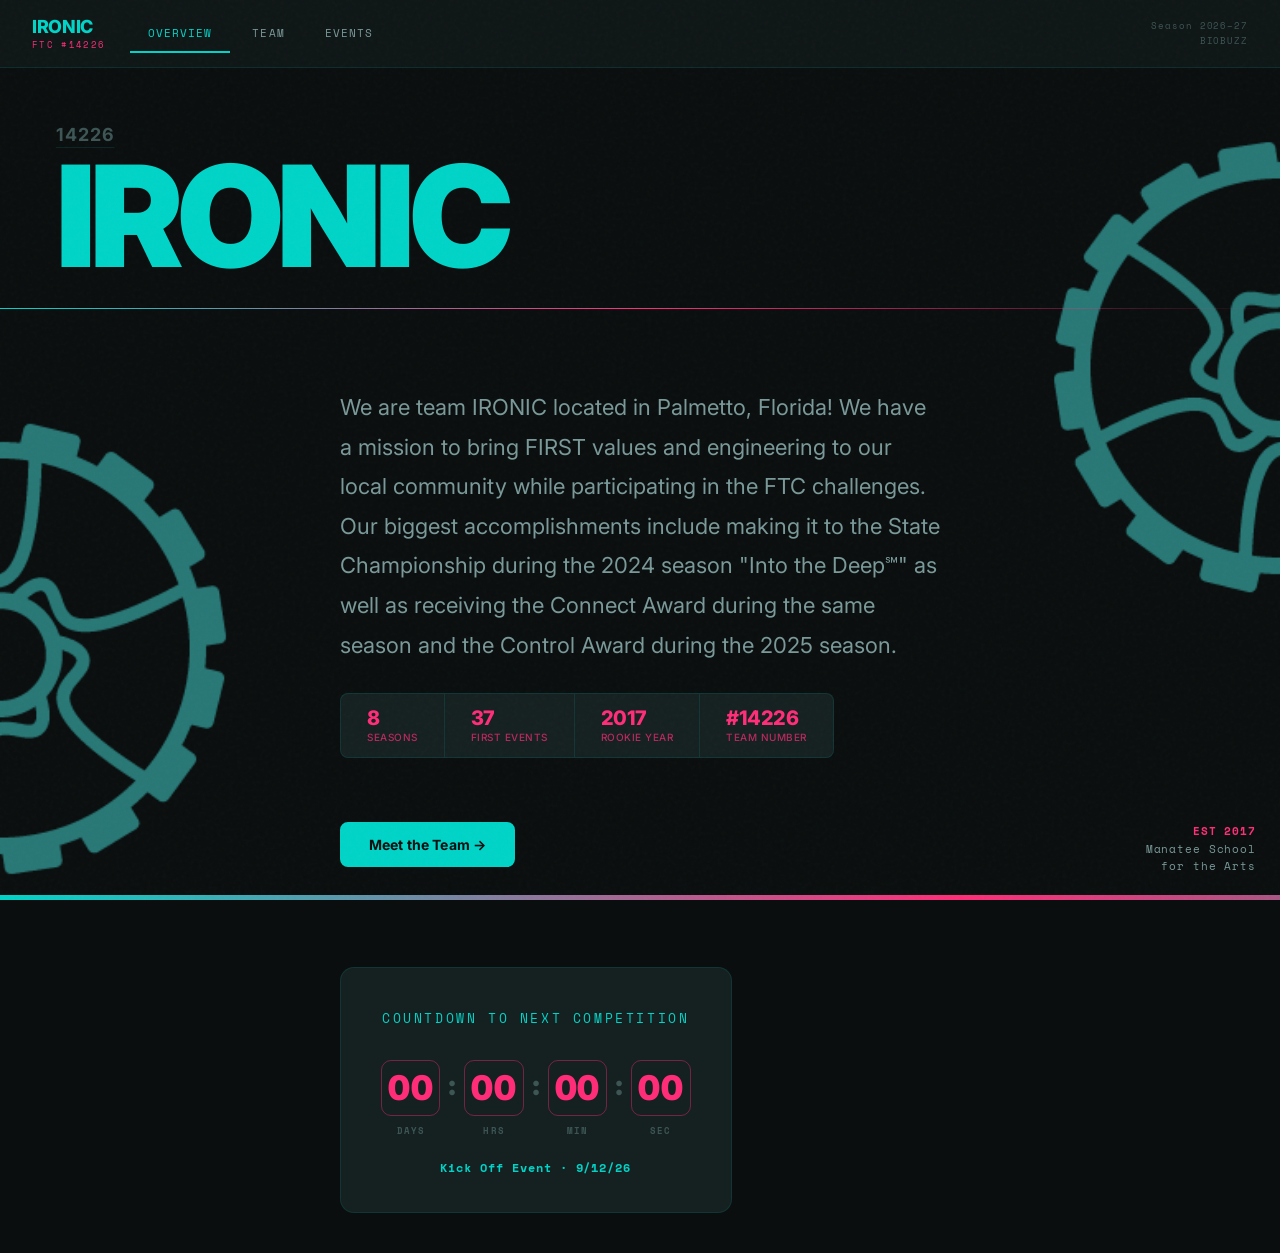
==== commit 5ad94713: "Add files via upload" ====
--- a/index.html
+++ b/index.html
@@ -124,28 +124,30 @@
       <!-- right: countdown to next competition — flex item, bottom auto-aligns with stats bar via align-items:flex-end -->
       <div class="countdown-card" id="countdownCard" style="flex: 0 0 380px; align-self: flex-start; margin-top: 40px;">
         <div class="countdown-label">
-          Days to Next Competition
+          Countdown to Next Competition
         </div>
-        <div style="display: flex; flex-direction: column; align-items: center; text-align: center; gap: 14px;">
-          <div style="
-            font-family: 'Inter', sans-serif;
-            font-size: 48px;
-            font-weight: 900;
-            color: var(--pink);
-            letter-spacing: 0.05em;
-            line-height: 1;
-            border: 1px solid rgba(255,45,120,0.4);
-            border-radius: 10px;
-            padding: 12px 24px;
-          ">TBD</div>
-          <div style="
-            font-family: 'Space Mono', monospace;
-            font-size: 13px;
-            font-weight: 700;
-            color: var(--teal);
-            letter-spacing: 0.1em;
-          ">X/X/XX</div>
+        <div class="countdown-digits">
+          <div class="countdown-unit">
+            <div class="countdown-num" id="cd-days">--</div>
+            <div class="countdown-sublabel">Days</div>
+          </div>
+          <div class="countdown-sep">:</div>
+          <div class="countdown-unit">
+            <div class="countdown-num" id="cd-hours">--</div>
+            <div class="countdown-sublabel">Hrs</div>
+          </div>
+          <div class="countdown-sep">:</div>
+          <div class="countdown-unit">
+            <div class="countdown-num" id="cd-mins">--</div>
+            <div class="countdown-sublabel">Min</div>
+          </div>
+          <div class="countdown-sep">:</div>
+          <div class="countdown-unit">
+            <div class="countdown-num" id="cd-secs">--</div>
+            <div class="countdown-sublabel">Sec</div>
+          </div>
         </div>
+        <div class="countdown-event">Kick Off Event · 9/12/26</div>
       </div>
 
     </div>
--- a/style.css
+++ b/style.css
@@ -56,7 +56,7 @@
     border-bottom: 1px solid var(--border);
     display: flex;
     align-items: center;
-    justify-content: space-between;
+    justify-content: flex-start;
     gap: 24px;
     padding: 0 32px;
     z-index: 200;
@@ -74,11 +74,9 @@
     font-family: "Inter", sans-serif;
     font-size: 18px;
     font-weight: 800;
-    color: var(--text);
+    color: var(--teal);
     letter-spacing: -0.02em;
   }
-
-  .topbar-logo span { color: var(--teal); }
 
   .topbar-number {
     font-family: "Space Mono", monospace;
@@ -128,6 +126,7 @@
     text-align: right;
     line-height: 1.6;
     flex-shrink: 0;
+    margin-left: auto;
   }
 
   @media (max-width: 700px) {
@@ -347,7 +346,6 @@
 
 
 
-
   /* ── TEAM — big photo, name underneath, very clean ── */
   .team-content { padding: 48px 56px 72px; }
   .team-grid {
@@ -403,6 +401,7 @@
 
 
 
+
   /* ── AWARDS ── */
 
   /* two featured awards side by side, no box feeling */
@@ -430,6 +429,10 @@
 
 
 
+
+
+
+
   /* ── SPONSORS ── */
 
 
@@ -447,7 +450,9 @@
 
 
 
+
   /* ── CONTACT ── */
+
 
 
 
@@ -662,7 +667,62 @@
     margin-bottom: 32px;
   }
 
-
+  /* ---- countdown digits (days:hrs:min:sec) ---- */
+  .countdown-digits {
+    display: flex;
+    align-items: flex-start;
+    justify-content: center;
+    gap: 8px;
+  }
+  .countdown-unit {
+    display: flex;
+    flex-direction: column;
+    align-items: center;
+    gap: 8px;
+  }
+  .countdown-num {
+    font-family: "Inter", sans-serif;
+    font-size: 34px;
+    font-weight: 900;
+    color: var(--pink);
+    letter-spacing: 0.02em;
+    line-height: 1;
+    border: 1px solid rgba(255,45,120,0.4);
+    border-radius: 10px;
+    padding: 10px 6px;
+    min-width: 58px;
+    text-align: center;
+    font-variant-numeric: tabular-nums;
+  }
+  .countdown-sublabel {
+    font-family: "Space Mono", monospace;
+    font-size: 9px;
+    font-weight: 700;
+    letter-spacing: 0.12em;
+    text-transform: uppercase;
+    color: var(--text-muted);
+  }
+  .countdown-sep {
+    font-family: "Inter", sans-serif;
+    font-size: 28px;
+    font-weight: 900;
+    color: var(--text-muted);
+    padding-top: 8px;
+  }
+  .countdown-event {
+    font-family: "Space Mono", monospace;
+    font-size: 12px;
+    font-weight: 700;
+    color: var(--teal);
+    letter-spacing: 0.08em;
+    text-align: center;
+    margin-top: 22px;
+  }
+
+  @media (max-width: 480px) {
+    .countdown-num { font-size: 24px; min-width: 40px; padding: 8px 4px; }
+    .countdown-sep { font-size: 20px; padding-top: 6px; }
+  }
 
 
 
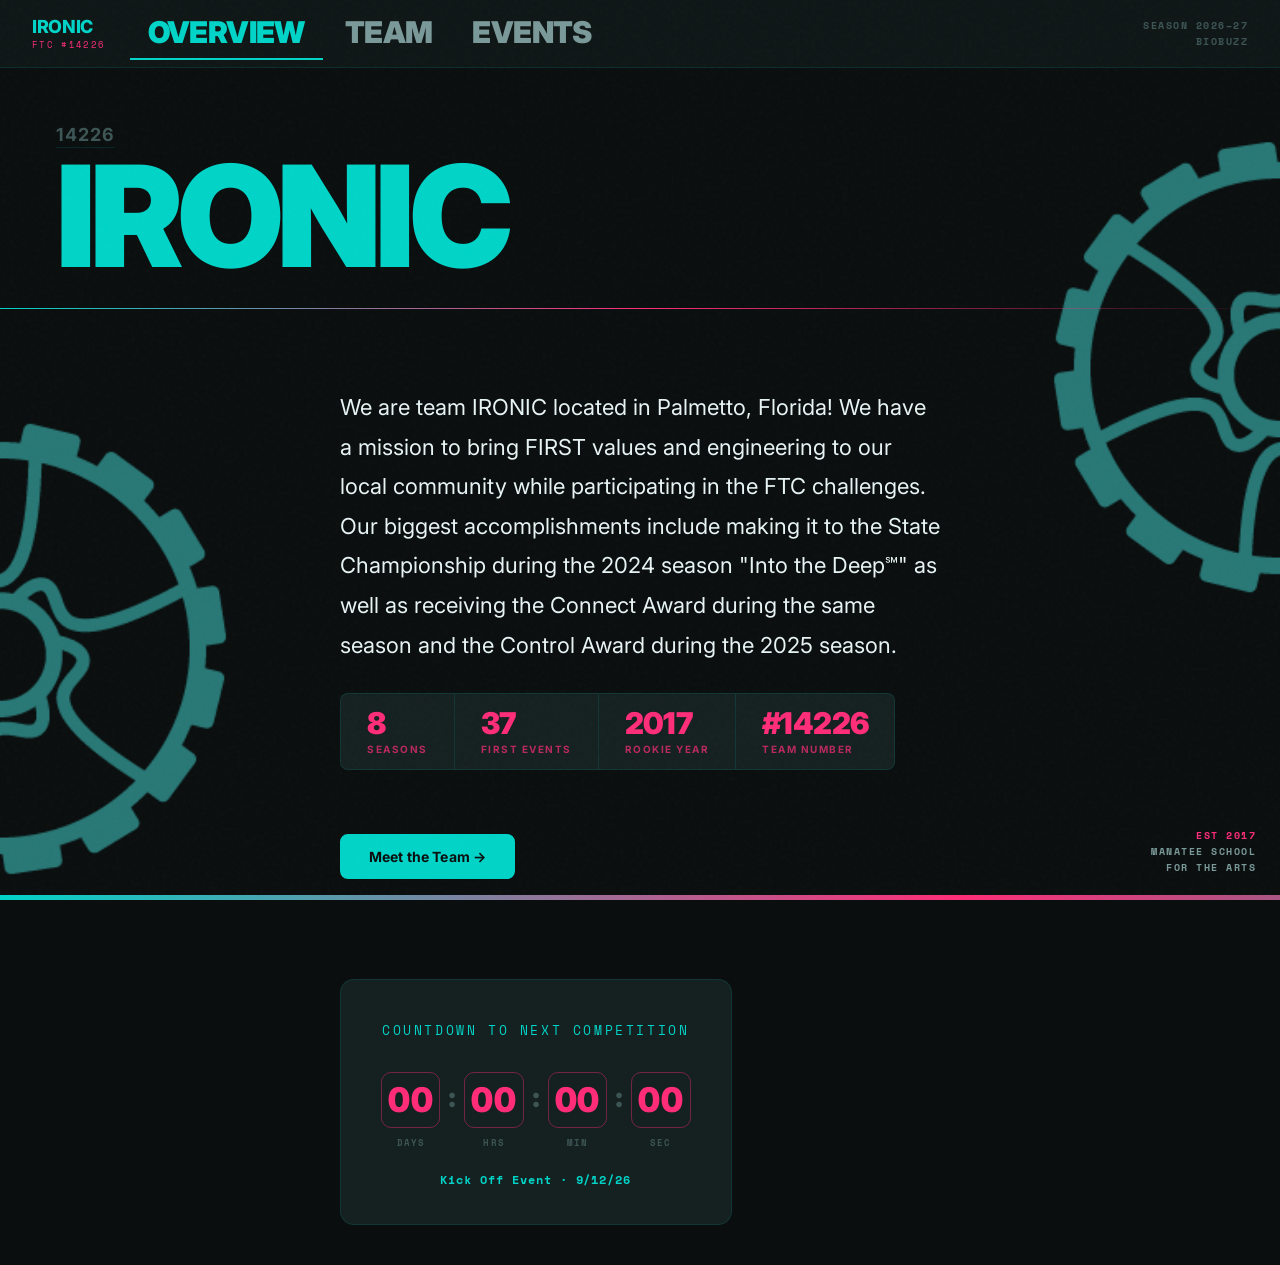
==== commit 584ac3b0: "Add files via upload" ====
--- a/index.html
+++ b/index.html
@@ -9,6 +9,27 @@
 <link href="https://fonts.googleapis.com/css2?family=Inter:wght@300;400;500;600;700;800;900&family=Space+Mono:wght@400;700&display=swap" rel="stylesheet">
 <link rel="stylesheet" href="style.css">
 </head>
+<!--
+  HOME / OVERVIEW PAGE
+
+  What's on this page, top to bottom:
+    1. Top bar (nav), same one every page uses
+    2. Hero banner, team name plus the spinning gears
+    3. Overview section, the paragraph, stat numbers, button and countdown card
+    4. RGB strip at the very bottom
+
+  Quick edits:
+  - Bio paragraph, edit the <p class="lead"> text below.
+  - Stat numbers (Seasons, FIRST Events, Rookie Year, Team #), edit
+    the .hero-stat-num spans.
+  - Countdown date, set NEXT_COMP_DATE in script.js.
+  - Full notes on this file's CSS are in style-guide.pdf, sections
+    6 through 10.
+  - Text sizing (headline, subhead, body copy, caption heading,
+    caption, button) comes from the shared "type-" classes in
+    style.css section 15. Anything using Space Mono also gets the
+    "mono" class from that same section.
+-->
 <body data-page="index.html">
 
 
@@ -16,14 +37,14 @@
 <header class="topbar">
   <div class="topbar-brand">
     <div class="topbar-logo"><span>IRON</span>IC</div>
-    <div class="topbar-number">FTC #14226</div>
+    <div class="topbar-number mono">FTC #14226</div>
   </div>
   <nav class="topbar-links">
-    <a class="nav-link" href="index.html">Overview</a>
-    <a class="nav-link" href="team.html">Team</a>
-    <a class="nav-link" href="events.html">Events</a>
+    <a class="nav-link type-caption-heading" href="index.html">Overview</a>
+    <a class="nav-link type-caption-heading" href="team.html">Team</a>
+    <a class="nav-link type-caption-heading" href="events.html">Events</a>
   </nav>
-  <div class="topbar-meta">
+  <div class="topbar-meta type-caption mono">
     Season 2026–27<br>
     BIOBUZZ
   </div>
@@ -33,28 +54,28 @@
 
 <div class="page active" id="page-overview">
 
-  <!-- HERO BANNER — based on sketch: left-aligned title, info top-right, gears bleeding off bottom corners -->
+  <!-- Hero banner: title on the left, EST/school info bottom right,
+       gears hanging off the bottom corners -->
   <div class="hero-banner-wrap">
 
-    <!-- ── DESKTOP LAYOUT ── -->
     <div class="hero-desktop">
 
-      <!-- top row: title block only -->
+      <!-- title block -->
       <div class="hero-top-row">
         <div class="hero-title-block">
-          <div class="hero-teamnum">14226</div>
-          <div class="hero-teamname">IRONIC</div>
+          <div class="hero-teamnum type-subhead">14226</div>
+          <div class="hero-teamname type-hero-headline">IRONIC</div>
         </div>
       </div>
 
-      <!-- meta info — bottom right corner -->
+      <!-- meta info, bottom right corner -->
       <div class="hero-meta-block">
-        <div class="hero-meta-line">EST 2017</div>
-        <div class="hero-meta-line">Manatee School</div>
-        <div class="hero-meta-line">for the Arts</div>
+        <div class="hero-meta-line type-caption mono">EST 2017</div>
+        <div class="hero-meta-line type-caption mono">Manatee School</div>
+        <div class="hero-meta-line type-caption mono">for the Arts</div>
       </div>
 
-      <!-- gears bleeding off bottom corners, decorative background -->
+      <!-- decorative spinning gears, bleed off the corners -->
       <div class="hero-gear-desktop-left">
         <img src="gear.png" alt="" class="gear-spin">
       </div>
@@ -66,54 +87,47 @@
       <div class="hero-cutoff-line"></div>
     </div>
 
-
-
   </div>
 
-
+  <!-- OVERVIEW: lead paragraph + stat pills + CTA (left) / countdown card (right) -->
   <div class="overview-hero" style="grid-template-columns: 1fr; border-right: none; border-bottom: none; background: transparent; position: relative; z-index: 2; align-items: start; min-height: 0; margin-top: -100px;">
-
 
     <div class="hero-text" style="border-right: none; padding: 0px 340px 40px 340px; background: transparent; display: flex; flex-direction: row; align-items: flex-end; justify-content: flex-start; gap: 60px; flex-wrap: wrap;">
 
       <!-- left: paragraph + stats -->
       <div style="flex: 1 1 480px; min-width: 0;">
-        <p class="lead" style="max-width: 640px; margin-bottom: 28px;">We are team IRONIC located in Palmetto, Florida! We have a mission to bring FIRST values and engineering to our local community while participating in the FTC challenges. Our biggest accomplishments include making it to the State Championship during the 2024 season "Into the Deep℠" as well as receiving the Connect Award during the same season and the Control Award during the 2025 season.</p>
+        <p class="lead type-body" style="max-width: 640px; margin-bottom: 28px;">We are team IRONIC located in Palmetto, Florida! We have a mission to bring FIRST values and engineering to our local community while participating in the FTC challenges. Our biggest accomplishments include making it to the State Championship during the 2024 season "Into the Deep℠" as well as receiving the Connect Award during the same season and the Control Award during the 2025 season.</p>
 
         <!-- fact box / stats bar -->
         <div class="hero-stats" style="position: relative; z-index: 3;">
           <div class="hero-stat">
-            <span class="hero-stat-num">8</span>
-            <span class="hero-stat-label">Seasons</span>
+            <span class="hero-stat-num type-caption-heading">8</span>
+            <span class="hero-stat-label type-caption">Seasons</span>
           </div>
           <div class="hero-stat-div"></div>
           <div class="hero-stat">
-            <span class="hero-stat-num">37</span>
-            <span class="hero-stat-label">FIRST Events</span>
+            <span class="hero-stat-num type-caption-heading">37</span>
+            <span class="hero-stat-label type-caption">FIRST Events</span>
           </div>
           <div class="hero-stat-div"></div>
           <div class="hero-stat">
-            <span class="hero-stat-num">2017</span>
-            <span class="hero-stat-label">Rookie Year</span>
+            <span class="hero-stat-num type-caption-heading">2017</span>
+            <span class="hero-stat-label type-caption">Rookie Year</span>
           </div>
           <div class="hero-stat-div"></div>
           <div class="hero-stat">
-            <span class="hero-stat-num">#14226</span>
-            <span class="hero-stat-label">Team Number</span>
+            <span class="hero-stat-num type-caption-heading">#14226</span>
+            <span class="hero-stat-label type-caption">Team Number</span>
           </div>
         </div>
 
-        <button onclick="window.location.href='team.html'" style="
+        <button class="type-button" onclick="window.location.href='team.html'" style="
           margin-top: 24px;
           padding: 12px 27px;
           background: var(--teal);
           color: var(--bg);
           border: 2px solid var(--teal);
           border-radius: 8px;
-          font-family: 'Inter', sans-serif;
-          font-size: 14px;
-          font-weight: 700;
-          letter-spacing: 0.01em;
           cursor: pointer;
           transition: background 0.15s, color 0.15s, border-color 0.15s;
         " onmouseover="this.style.background='transparent'; this.style.color='var(--pink)'; this.style.borderColor='var(--pink)';" onmouseout="this.style.background='var(--teal)'; this.style.color='var(--bg)'; this.style.borderColor='var(--teal)';">
@@ -121,33 +135,33 @@
         </button>
       </div>
 
-      <!-- right: countdown to next competition — flex item, bottom auto-aligns with stats bar via align-items:flex-end -->
+      <!-- right side: countdown card, lines up with the stats bar automatically -->
       <div class="countdown-card" id="countdownCard" style="flex: 0 0 380px; align-self: flex-start; margin-top: 40px;">
-        <div class="countdown-label">
+        <div class="countdown-label mono">
           Countdown to Next Competition
         </div>
         <div class="countdown-digits">
           <div class="countdown-unit">
             <div class="countdown-num" id="cd-days">--</div>
-            <div class="countdown-sublabel">Days</div>
+            <div class="countdown-sublabel mono">Days</div>
           </div>
           <div class="countdown-sep">:</div>
           <div class="countdown-unit">
             <div class="countdown-num" id="cd-hours">--</div>
-            <div class="countdown-sublabel">Hrs</div>
+            <div class="countdown-sublabel mono">Hrs</div>
           </div>
           <div class="countdown-sep">:</div>
           <div class="countdown-unit">
             <div class="countdown-num" id="cd-mins">--</div>
-            <div class="countdown-sublabel">Min</div>
+            <div class="countdown-sublabel mono">Min</div>
           </div>
           <div class="countdown-sep">:</div>
           <div class="countdown-unit">
             <div class="countdown-num" id="cd-secs">--</div>
-            <div class="countdown-sublabel">Sec</div>
+            <div class="countdown-sublabel mono">Sec</div>
           </div>
         </div>
-        <div class="countdown-event">Kick Off Event · 9/12/26</div>
+        <div class="countdown-event mono">Kick Off Event · 9/12/26</div>
       </div>
 
     </div>
--- a/style.css
+++ b/style.css
@@ -1,753 +1,585 @@
-/* ============================================
-   TEAM IRONIC WEBSITE STYLES
-   All colors are set as CSS variables in :root
-   at the very top. Change a value there and it
-   updates everywhere on the site that uses it.
-   ============================================ */
-
+/* TABLE OF CONTENTS
+   Full explanations for each numbered section live in
+   style-guide.pdf. This file just keeps the section markers so you
+   can jump around fast.
+
+   1.  Color variables
+   2.  Baseline setup
+   3.  Background texture
+   4.  Navigation bar
+   5.  Page intersection with nav prevention
+   6.  Page headlines
+   7.  Index - General overview
+   8.  Index - decoration
+   9.  Gear spinning animation
+   10. Event countdown card
+   11. Events overall page
+   12. Team overall page
+   13. Scroll bar
+   14. RGB strip
+   15. Typography system
+   16. Utility text colors
+*/
+
+
+/* 1. Color variables */
 :root {
-    --teal: #00D4C8;
-    --teal-dim: #00A89E;
-    --teal-glow: rgba(0,212,200,0.15);
-    --teal-border: rgba(0,212,200,0.3);
-    --pink: #FF2D78;
-    --pink-dim: rgba(255,45,120,0.15);
-    --bg: #0A0E0E;
-    --bg2: #0F1616;
-    --bg3: #131E1E;
-    --surface: #152020;
-    --surface2: #1C2B2B;
-    --text: #E8F4F4;
-    --text-dim: #7A9999;
-    --text-muted: #3D5555;
-    --border: rgba(0,212,200,0.12);
-  }
-
-  * { margin: 0; padding: 0; box-sizing: border-box; }
-
-  html { scroll-behavior: smooth; }
-
-  body {
-    background: var(--bg);
-    color: var(--text);
-    font-family: "Inter", sans-serif;
-    font-weight: 400;
-    min-height: 100vh;
-    overflow-x: hidden;
-  }
-
-  /* ── NOISE OVERLAY ── */
-  body::before {
-    content: "";
-    position: fixed;
-    inset: 0;
-    background-image: url("data:image/svg+xml,%3Csvg viewBox='0 0 256 256' xmlns='http://www.w3.org/2000/svg'%3E%3Cfilter id='noise'%3E%3CfeTurbulence type='fractalNoise' baseFrequency='0.9' numOctaves='4' stitchTiles='stitch'/%3E%3C/filter%3E%3Crect width='100%25' height='100%25' filter='url(%23noise)' opacity='0.04'/%3E%3C/svg%3E");
-    pointer-events: none;
-    z-index: 9999;
-    opacity: 0.6;
-  }
-
-  /* ── TOP BAR NAV ── */
-  .topbar {
-    position: fixed;
-    top: 0; left: 0; right: 0;
-    height: 68px;
-    background: var(--bg2);
-    border-bottom: 1px solid var(--border);
-    display: flex;
-    align-items: center;
-    justify-content: flex-start;
-    gap: 24px;
-    padding: 0 32px;
-    z-index: 200;
-  }
-
-  .topbar-brand {
-    display: flex;
-    flex-direction: column;
-    justify-content: center;
-    flex-shrink: 0;
-    line-height: 1.2;
-  }
-
-  .topbar-logo {
-    font-family: "Inter", sans-serif;
-    font-size: 18px;
-    font-weight: 800;
-    color: var(--teal);
-    letter-spacing: -0.02em;
-  }
-
-  .topbar-number {
-    font-family: "Space Mono", monospace;
-    font-size: 9px;
-    color: var(--pink);
-    letter-spacing: 0.15em;
-    margin-top: 3px;
-  }
-
-  .topbar-links {
-    display: flex;
-    align-items: center;
-    gap: 4px;
-  }
-
-  .nav-link {
-    display: inline-flex;
-    align-items: center;
-    padding: 10px 18px;
-    cursor: pointer;
-    transition: all 0.2s;
-    border-bottom: 2px solid transparent;
-    font-family: "Space Mono", monospace;
-    font-size: 11px;
-    letter-spacing: 0.1em;
-    color: var(--text-dim);
-    text-transform: uppercase;
-    text-decoration: none;
-    position: relative;
-  }
-
-  .nav-link:hover { color: var(--teal); border-bottom-color: var(--teal-dim); }
-
-  .nav-link.active {
-    color: var(--teal);
-    border-bottom-color: var(--teal);
-  }
-
-  /* pink accent on every other nav item hover */
-  .nav-link:nth-child(even):hover { color: var(--pink); border-bottom-color: var(--pink); }
-
-  .topbar-meta {
-    font-family: "Space Mono", monospace;
-    font-size: 9px;
-    color: var(--text-muted);
-    letter-spacing: 0.1em;
-    text-align: right;
-    line-height: 1.6;
-    flex-shrink: 0;
-    margin-left: auto;
-  }
-
-  @media (max-width: 700px) {
-    .topbar { padding: 0 16px; gap: 12px; }
-    .topbar-meta { display: none; }
-    .topbar-links { gap: 0; }
-    .nav-link { padding: 10px 10px; font-size: 10px; }
-  }
-
-  @media (max-width: 480px) {
-    .topbar-brand .topbar-number { display: none; }
-    .nav-link { padding: 8px 8px; font-size: 9px; letter-spacing: 0.06em; }
-  }
-
-  /* ── MAIN CONTENT ── */
-  main { margin-left: 0; margin-top: 68px; min-height: 100vh; }
-
-  /* ── PAGES ── */
-  .page { display: none; animation: fadeIn 0.3s ease; }
-  .page.active { display: block; }
-  @keyframes fadeIn { from { opacity:0; transform:translateY(6px); } to { opacity:1; transform:translateY(0); } }
-
-  /* ── PAGE HEADER — not uniform, each page gets its own vibe via color ── */
-  .page-header {
-    padding: 64px 56px 40px;
-    position: relative; overflow: hidden;
-    border-bottom: 1px solid var(--border);
-  }
-
-
-  .page-title {
-    font-family: "Inter", sans-serif;
-    font-size: clamp(42px, 6vw, 80px);
-    font-weight: 900;
-    line-height: 0.95; color: var(--text); letter-spacing: -0.04em;
-  }
-  .page-title .accent { color: var(--teal); }
-  .page-bg-text {
-    position: absolute; right: 40px; bottom: -10px;
-    font-family: "Inter", sans-serif; font-size: 130px; font-weight: 900;
-    color: rgba(255,255,255,0.025); pointer-events: none; user-select: none;
-    line-height:1; letter-spacing: -0.05em;
-  }
-
-  /* ── OVERVIEW ── */
-  .overview-hero {
-    display: grid; grid-template-columns: 1fr 420px;
-    gap: 0; align-items: stretch; min-height: 380px;
-    border-bottom: 1px solid var(--border);
-  }
-  .hero-text {
-    padding: 56px 56px 48px;
-    border-right: 1px solid var(--border);
-    display: flex; flex-direction: column; justify-content: space-between;
-  }
-  .hero-text .lead {
-    font-size: 22px; line-height: 1.8; color: var(--text-dim);
-    margin-bottom: 0; font-weight: 400; max-width: 680px;
-  }
-
-
-
-
-  /* ── STATS — big, airy, each number feels deliberate ── */
-
-
-
-
-
-  .stat-label {
-    font-size: 12px; font-weight: 500; color: var(--text-muted);
-    letter-spacing: 0; text-transform: none;
-  }
-
-
-
-  /* ── INFO SECTION — not a grid. each one is its own strip with a big number ── */
-
-
-
-
-
-
-  /* counter column */
-
-
-
-
-
-
-
-
-  /* ── EVENTS ── */
-
-  .events-section-title {
-    font-family: "Inter", sans-serif; font-size: 10px; font-weight: 700;
-    letter-spacing: 0.15em; text-transform: uppercase; color: var(--text-muted);
-    margin-bottom: 24px; display: flex; align-items: center; gap: 16px;
-  }
-  .events-section-title::after { content: ""; flex: 1; height: 1px; background: var(--border); }
-
-  .events-content { padding: 48px 56px 72px; max-width: 980px; margin: 0 auto; }
-  .events-intro { margin-bottom: 40px; }
-
-  .events-note {
-    background: var(--surface);
-    border: 1px solid var(--border);
-    border-left: 3px solid var(--teal);
-    border-radius: 8px;
-    padding: 16px 20px;
-    font-size: 13px;
-    color: var(--text-dim);
-    line-height: 1.6;
-    margin-bottom: 48px;
-  }
-  .events-note strong { color: var(--teal); }
-
-  .event-timeline {
-    display: flex;
-    flex-direction: column;
-    gap: 14px;
-    margin-bottom: 8px;
-  }
-
-  .event-card {
-    display: flex;
-    align-items: center;
-    gap: 26px;
-    background: var(--surface);
-    border: 1px solid var(--border);
-    border-radius: 14px;
-    padding: 22px 28px;
-    transition: border-color 0.2s, transform 0.2s;
-  }
-  .event-card:hover { border-color: var(--teal-border); transform: translateX(4px); }
-  .event-card.featured {
-    border-color: var(--teal);
-    box-shadow: 0 0 0 1px var(--teal), 0 0 24px var(--teal-glow);
-  }
-
-  .event-date-block {
-    flex-shrink: 0;
-    width: 84px;
-    text-align: center;
-    border-right: 1px solid var(--border);
-    padding-right: 22px;
-  }
-  .event-month {
-    font-family: "Space Mono", monospace;
-    font-size: 11px; font-weight: 700; letter-spacing: 0.15em;
-    text-transform: uppercase; color: var(--pink);
-    margin-bottom: 4px;
-  }
-  .event-day {
-    font-family: "Inter", sans-serif;
-    font-size: 30px; font-weight: 900; color: var(--text);
-    line-height: 1.05; letter-spacing: -0.02em;
-  }
-  .event-day.multi { font-size: 19px; }
-  .event-year {
-    font-family: "Space Mono", monospace;
-    font-size: 10px; color: var(--text-muted); margin-top: 3px;
-  }
-
-  .event-body { flex: 1; min-width: 0; }
-  .event-name-row {
-    display: flex; align-items: center; gap: 10px; flex-wrap: wrap;
-    margin-bottom: 6px;
-  }
-  .event-name {
-    font-size: 18px; font-weight: 700; color: var(--text); letter-spacing: -0.01em;
-  }
-  .event-type-tag {
-    display: inline-block;
-    font-family: "Space Mono", monospace;
-    font-size: 9px; font-weight: 700; letter-spacing: 0.08em;
-    text-transform: uppercase; padding: 3px 9px; border-radius: 20px;
-    flex-shrink: 0;
-  }
-  .event-type-tag.kickoff      { background: var(--teal-glow); color: var(--teal); border: 1px solid var(--teal-border); }
-  .event-type-tag.scrimmage    { background: rgba(255,255,255,0.06); color: var(--text-dim); border: 1px solid var(--border); }
-  .event-type-tag.meet         { background: rgba(255,45,120,0.12); color: var(--pink); border: 1px solid rgba(255,45,120,0.3); }
-  .event-type-tag.judging      { background: rgba(255,215,0,0.1); color: #FFD966; border: 1px solid rgba(255,215,0,0.3); }
-  .event-type-tag.championship { background: var(--teal-glow); color: var(--teal); border: 1px solid var(--teal-border); }
-
-  .event-location {
-    font-family: "Space Mono", monospace;
-    font-size: 12px; color: var(--text-dim); letter-spacing: 0.03em;
-  }
-  .event-location.tbd { color: var(--text-muted); font-style: italic; }
-
-  .event-badges {
-    flex-shrink: 0;
-    display: flex; flex-direction: column; align-items: flex-end; gap: 6px;
-  }
-  .event-badge {
-    font-family: "Space Mono", monospace;
-    font-size: 9px; font-weight: 700; letter-spacing: 0.1em; text-transform: uppercase;
-    padding: 4px 10px; border-radius: 20px; white-space: nowrap;
-  }
-  .event-badge.confirmed { background: var(--teal-glow); color: var(--teal); border: 1px solid var(--teal-border); }
-  .event-badge.tbd       { background: rgba(255,45,120,0.1); color: var(--pink); border: 1px solid rgba(255,45,120,0.25); }
-  .event-badge.virtual   { background: rgba(255,255,255,0.06); color: var(--text-dim); border: 1px solid var(--border); }
-
-
-
-
-
-
-
-
-
-
-
-
-
-
-
-
-  /* ── TEAM — big photo, name underneath, very clean ── */
-  .team-content { padding: 48px 56px 72px; }
-  .team-grid {
-    display: flex !important;
-    flex-wrap: wrap !important;
-    justify-content: center !important;
-    width: 100% !important;
-    gap: 28px 24px; margin-bottom: 56px;
-  }
-  .team-card {
-    background: transparent; border: none; border-radius: 0;
-    overflow: visible; transition: transform 0.2s;
-    width: 210px; flex-shrink: 0;
-  }
-  .team-card:hover { transform: translateY(-6px); }
-  .team-card-img { position: relative; aspect-ratio: 3/4; overflow: hidden; border-radius: 4px; margin-bottom: 14px; }
-  .team-card-img img {
-    width: 100%; height: 100%; object-fit: cover;
-    filter: saturate(0) brightness(0.6); transition: filter 0.35s;
-  }
-  .team-card:hover .team-card-img img { filter: saturate(0.2) brightness(0.75); }
-  .team-card-img::after {
-    content: ""; position: absolute; bottom: 0; left: 0; right: 0;
-    height: 60%; background: linear-gradient(to top, rgba(10,14,14,0.85), transparent);
-  }
-  .team-card-img::before {
-    content: ""; position: absolute; bottom: 0; left: 0; right: 0; height: 2px;
-    background: var(--teal); z-index: 2; transform: scaleX(0); transform-origin: left;
-    transition: transform 0.3s ease;
-  }
-  .team-card:hover .team-card-img::before { transform: scaleX(1); }
-  .team-card.pink .team-card-img::before { background: var(--pink); }
-  .team-card.blue .team-card-img::before { background: var(--teal); }
-  .team-card-body { padding: 0; text-align: center; }
-  .team-card-name { font-size: 15px; font-weight: 600; color: var(--text); margin-bottom: 4px; letter-spacing: -0.01em; }
-  .team-card-role { font-size: 11px; font-weight: 500; color: var(--teal); text-transform: uppercase; letter-spacing: 0.06em; }
-  .team-card.pink .team-card-role { color: var(--pink); }
-  .team-card.blue .team-card-role { color: var(--teal); }
-  .team-card-grade { font-size: 11px; color: var(--text-muted); margin-top: 3px; }
-
-
-  /* ── ALUMNI — no cards. big quotes ── */
-
-
-
-
-
-
-
-
-
-
-
-
-
-
-  /* ── AWARDS ── */
-
-  /* two featured awards side by side, no box feeling */
-
-
-
-
-
-
-
-
-
-
-
-
-
-
-
-
-
-
-
-
-
-
-
-
-
-
-
-
-  /* ── SPONSORS ── */
-
-
-
-
-
-
-
-
-
-
-
-
-
-
-
-
-
-  /* ── CONTACT ── */
-
-
-
-
-
-
-
-
-
-
-
-
-
-
-
-
-
-
-
-  /* ── SCROLLBAR ── */
-  ::-webkit-scrollbar { width: 4px; }
-  ::-webkit-scrollbar-track { background: var(--bg); }
-  ::-webkit-scrollbar-thumb {
-    background: linear-gradient(var(--pink), var(--teal));
-    border-radius: 2px;
-  }
-
-  /* ── GLOW EFFECTS ── */
-  .glow-dot {
-    display: inline-block;
-    width: 6px;
-    height: 6px;
-    border-radius: 50%;
-    background: var(--teal);
-    box-shadow: 0 0 8px var(--teal);
-    margin-right: 8px;
-    animation: pulse 2s infinite;
-  }
-
-  @keyframes pulse {
-    0%,100% { opacity: 1; }
-    50% { opacity: 0.4; }
-  }
-
-
-
-  /* ── TABLET (769–1100px): tighter content padding ── */
-  @media (min-width: 769px) and (max-width: 1100px) {
-    .page-header,
-  .overview-hero,
-  .team-content {
-      padding-left: 32px !important;
-      padding-right: 32px !important;
-    }
-    .overview-hero { grid-template-columns: 1fr !important; }
-
-
-
-    .page-bg-text { display: none !important; }
-    .hero-banner-wrap { padding-left: 32px !important; padding-right: 32px !important; }
-    .hero-banner-wrap .hero-ghost { display: none !important; }
-    .hero-banner-wrap .hero-title-row span { font-size: clamp(32px, 7vw, 72px) !important; }
-  }
-
-/* ---- gear spin animations + hero banner layout (from the home page) ---- */
-/* ── GEAR SPIN ANIMATIONS ── */
-  @keyframes spin-cw  { from { transform: rotate(0deg); } to { transform: rotate(360deg); } }
-  @keyframes spin-ccw { from { transform: rotate(0deg); } to { transform: rotate(-360deg); } }
-  .gear-spin         { animation: spin-cw  20s linear infinite; display: block; width: 100%; }
-  .gear-spin-reverse { animation: spin-ccw 20s linear infinite; display: block; width: 100%; }
-
-  .hero-banner-wrap {
-    position: relative;
-    width: 100%;
-    overflow: visible;
-    background: var(--bg);
-  }
-
-  /* ── DESKTOP HERO ── */
-  .hero-desktop {
-    position: relative;
-    padding: 56px 56px 0;
-    min-height: 420px;
-  }
-
-  .hero-top-row {
-    display: flex;
-    justify-content: space-between;
-    align-items: flex-start;
-    position: relative;
-    z-index: 3;
-    margin-bottom: 28px;
-  }
-
-  .hero-teamnum {
-    font-family: "Inter", sans-serif;
-    font-size: 18px;
-    font-weight: 700;
-    color: var(--text-muted);
-    letter-spacing: 0.05em;
-    text-decoration: underline;
-    text-decoration-color: var(--border);
-    text-underline-offset: 6px;
-    margin-bottom: 8px;
-  }
-
-  .hero-teamname {
-    font-family: "Inter", sans-serif;
-    font-size: clamp(80px, 11vw, 160px);
-    font-weight: 900;
-    color: var(--teal);
-    letter-spacing: -0.04em;
-    line-height: 0.9;
-  }
-
-  .hero-meta-block {
-    position: fixed;
-    bottom: 24px;
-    right: 24px;
-    text-align: right;
-    z-index: 50;
-  }
-  .hero-meta-line {
-    font-family: "Space Mono", monospace;
-    font-size: 11px;
-    color: var(--text-dim);
-    letter-spacing: 0.08em;
-    line-height: 1.6;
-  }
-  .hero-meta-line:first-child { color: var(--pink); font-weight: 700; }
-
-
-
-  .hero-stats {
-    display: flex;
-    align-items: stretch;
-    border: 1px solid var(--border);
-    border-radius: 8px;
-    overflow: hidden;
-    width: fit-content;
-    position: relative;
-    z-index: 3;
-    background: var(--surface);
-    margin-bottom: 40px;
-  }
-  .hero-stat {
-    padding: 14px 26px;
-    display: flex;
-    flex-direction: column;
-    gap: 3px;
-  }
-  .hero-stat-num {
-    font-family: "Inter", sans-serif;
-    font-size: 20px; font-weight: 800;
-    color: var(--pink); letter-spacing: -0.02em; line-height: 1;
-  }
-  .hero-stat-label {
-    font-size: 10px; font-weight: 500;
-    color: var(--pink); opacity: 0.7; text-transform: uppercase; letter-spacing: 0.05em;
-  }
-  .hero-stat-div { width: 1px; background: var(--border); flex-shrink: 0; }
-
-  /* gears bleeding off bottom corners — same size, exactly half cropped by page edge */
-  .hero-gear-desktop-left {
-    position: absolute;
-    bottom: -460px; left: -300px;
-    width: 600px;
-    opacity: 0.6;
-    z-index: 1;
-    pointer-events: none;
-  }
-  .hero-gear-desktop-right {
-    position: absolute;
-    bottom: -180px; right: -300px;
-    width: 600px;
-    opacity: 0.6;
-    z-index: 1;
-    pointer-events: none;
-  }
-
-  .hero-cutoff-line {
-    position: relative;
-    z-index: 3;
-    height: 1px;
-    background: linear-gradient(90deg, var(--teal), var(--pink), transparent);
-    margin: 0 -56px;
-  }
-
-
-/* ---- countdown card responsive width ---- */
-@media (max-width: 1000px) {
-    .countdown-card { flex: 1 1 100% !important; max-width: 460px; }
-  }
-
-/* ---- countdown card styling ---- */
+  --teal: #00D4C8;
+  --teal-dim: #00A89E;
+  --teal-glow: rgba(0,212,200,0.15);
+  --teal-border: rgba(0,212,200,0.3);
+  --pink: #FF2D78;
+  --pink-dim: rgba(255,45,120,0.15);
+  --bg: #0A0E0E;
+  --bg2: #0F1616;
+  --bg3: #131E1E;
+  --surface: #152020;
+  --surface2: #1C2B2B;
+  --text: #E8F4F4;
+  --text-dim: #7A9999;
+  --text-muted: #3D5555;
+  --border: rgba(0,212,200,0.12);
+}
+
+
+/* 2. Baseline setup */
+* { margin: 0; padding: 0; box-sizing: border-box; }
+
+html { scroll-behavior: smooth; }
+
+body {
+  background: var(--bg);
+  color: var(--text);
+  font-family: "Inter", sans-serif;
+  font-weight: 400;
+  min-height: 100vh;
+  overflow-x: hidden;
+}
+
+
+/* 3. Background texture */
+body::before {
+  content: "";
+  position: fixed;
+  inset: 0;
+  background-image: url("data:image/svg+xml,%3Csvg viewBox='0 0 256 256' xmlns='http://www.w3.org/2000/svg'%3E%3Cfilter id='noise'%3E%3CfeTurbulence type='fractalNoise' baseFrequency='0.9' numOctaves='4' stitchTiles='stitch'/%3E%3C/filter%3E%3Crect width='100%25' height='100%25' filter='url(%23noise)' opacity='0.04'/%3E%3C/svg%3E");
+  pointer-events: none;
+  z-index: 9999;
+  opacity: 0.6;
+}
+
+
+/* 4. Navigation bar */
+.topbar {
+  position: fixed;
+  top: 0; left: 0; right: 0;
+  height: 68px;
+  background: var(--bg2);
+  border-bottom: 1px solid var(--border);
+  display: flex;
+  align-items: center;
+  justify-content: flex-start;
+  gap: 24px;
+  padding: 0 32px;
+  z-index: 200;
+}
+
+.topbar-brand {
+  display: flex;
+  flex-direction: column;
+  justify-content: center;
+  flex-shrink: 0;
+  line-height: 1.2;
+}
+
+.topbar-logo {
+  font-family: "Inter", sans-serif;
+  font-size: 18px;
+  font-weight: 800;
+  color: var(--teal);
+  letter-spacing: -0.02em;
+}
+
+.topbar-number {
+  font-size: 9px;
+  color: var(--pink);
+  letter-spacing: 0.15em;
+  margin-top: 3px;
+}
+
+.topbar-links {
+  display: flex;
+  align-items: center;
+  gap: 4px;
+}
+
+.nav-link {
+  display: inline-flex;
+  align-items: center;
+  padding: 10px 18px;
+  cursor: pointer;
+  transition: all 0.2s;
+  border-bottom: 2px solid transparent;
+  color: var(--text-dim);
+  text-transform: uppercase;
+  text-decoration: none;
+  position: relative;
+}
+
+.nav-link:hover { color: var(--teal); border-bottom-color: var(--teal-dim); }
+
+.nav-link.active {
+  color: var(--teal);
+  border-bottom-color: var(--teal);
+}
+
+.nav-link:nth-child(even):hover { color: var(--pink); border-bottom-color: var(--pink); }
+
+.topbar-meta {
+  color: var(--text-muted);
+  text-align: right;
+  line-height: 1.6;
+  flex-shrink: 0;
+  margin-left: auto;
+}
+
+
+/* 5. Page intersection with nav prevention */
+main { margin-left: 0; margin-top: 68px; min-height: 100vh; }
+
+.page { display: none; animation: fadeIn 0.3s ease; }
+.page.active { display: block; }
+@keyframes fadeIn { from { opacity:0; transform:translateY(6px); } to { opacity:1; transform:translateY(0); } }
+
+
+/* 6. Page headlines */
+.page-header {
+  padding: 64px 56px 40px;
+  position: relative; overflow: hidden;
+  border-bottom: 1px solid var(--border);
+}
+
+.page-title { color: var(--text); }
+.page-title .accent { color: var(--teal); }
+.page-bg-text {
+  position: absolute; right: 40px; bottom: -10px;
+  font-family: "Inter", sans-serif; font-size: 130px; font-weight: 900;
+  color: rgba(255,255,255,0.025); pointer-events: none; user-select: none;
+  line-height:1; letter-spacing: -0.05em;
+}
+
+
+/* 7. Index - General overview */
+.overview-hero {
+  display: grid; grid-template-columns: 1fr 420px;
+  gap: 0; align-items: stretch; min-height: 380px;
+  border-bottom: 1px solid var(--border);
+}
+.hero-text {
+  padding: 56px 56px 48px;
+  border-right: 1px solid var(--border);
+  display: flex; flex-direction: column; justify-content: space-between;
+}
+
+.stat-label {
+  font-size: 12px; font-weight: 500; color: var(--text-muted);
+  letter-spacing: 0; text-transform: none;
+}
+
+
+/* 8. Index - decoration */
+.hero-banner-wrap {
+  position: relative;
+  width: 100%;
+  overflow: visible;
+  background: var(--bg);
+}
+
+.hero-desktop {
+  position: relative;
+  padding: 56px 56px 0;
+  min-height: 420px;
+}
+
+.hero-top-row {
+  display: flex;
+  justify-content: space-between;
+  align-items: flex-start;
+  position: relative;
+  z-index: 3;
+  margin-bottom: 28px;
+}
+
+.hero-teamnum {
+  color: var(--text-muted);
+  text-decoration: underline;
+  text-decoration-color: var(--border);
+  text-underline-offset: 6px;
+  margin-bottom: 8px;
+}
+
+.hero-teamname { color: var(--teal); }
+
+.hero-meta-block {
+  position: fixed;
+  bottom: 24px;
+  right: 24px;
+  text-align: right;
+  z-index: 50;
+}
+.hero-meta-line { color: var(--text-dim); line-height: 1.6; }
+.hero-meta-line:first-child { color: var(--pink); font-weight: 700; }
+
+.hero-stats {
+  display: flex;
+  align-items: stretch;
+  border: 1px solid var(--border);
+  border-radius: 8px;
+  overflow: hidden;
+  width: fit-content;
+  position: relative;
+  z-index: 3;
+  background: var(--surface);
+  margin-bottom: 40px;
+}
+.hero-stat {
+  padding: 14px 26px;
+  display: flex;
+  flex-direction: column;
+  gap: 3px;
+}
+.hero-stat-num { color: var(--pink); }
+.hero-stat-label { color: var(--pink); opacity: 0.7; }
+.hero-stat-div { width: 1px; background: var(--border); flex-shrink: 0; }
+
+.hero-gear-desktop-left {
+  position: absolute;
+  bottom: -460px; left: -300px;
+  width: 600px;
+  opacity: 0.6;
+  z-index: 1;
+  pointer-events: none;
+}
+.hero-gear-desktop-right {
+  position: absolute;
+  bottom: -180px; right: -300px;
+  width: 600px;
+  opacity: 0.6;
+  z-index: 1;
+  pointer-events: none;
+}
+
+.hero-cutoff-line {
+  position: relative;
+  z-index: 3;
+  height: 1px;
+  background: linear-gradient(90deg, var(--teal), var(--pink), transparent);
+  margin: 0 -56px;
+}
+
+
+/* 9. Gear spinning animation */
+@keyframes spin-cw  { from { transform: rotate(0deg); } to { transform: rotate(360deg); } }
+@keyframes spin-ccw { from { transform: rotate(0deg); } to { transform: rotate(-360deg); } }
+.gear-spin         { animation: spin-cw  20s linear infinite; display: block; width: 100%; }
+.gear-spin-reverse { animation: spin-ccw 20s linear infinite; display: block; width: 100%; }
+
+
+/* 10. Event countdown card */
 .countdown-card {
-    background: var(--surface);
-    border: 1px solid var(--border);
-    border-radius: 14px;
-    padding: 40px 40px 36px;
-  }
-  .countdown-label {
-    font-family: "Space Mono", monospace;
-    font-size: 13px;
-    color: var(--teal);
-    letter-spacing: 0.2em;
-    text-transform: uppercase;
-    display: flex;
-    align-items: center;
-    justify-content: center;
-    text-align: center;
-    gap: 10px;
-    margin-bottom: 32px;
-  }
-
-  /* ---- countdown digits (days:hrs:min:sec) ---- */
-  .countdown-digits {
-    display: flex;
-    align-items: flex-start;
-    justify-content: center;
-    gap: 8px;
-  }
-  .countdown-unit {
-    display: flex;
-    flex-direction: column;
-    align-items: center;
-    gap: 8px;
-  }
-  .countdown-num {
-    font-family: "Inter", sans-serif;
-    font-size: 34px;
-    font-weight: 900;
-    color: var(--pink);
-    letter-spacing: 0.02em;
-    line-height: 1;
-    border: 1px solid rgba(255,45,120,0.4);
-    border-radius: 10px;
-    padding: 10px 6px;
-    min-width: 58px;
-    text-align: center;
-    font-variant-numeric: tabular-nums;
-  }
-  .countdown-sublabel {
-    font-family: "Space Mono", monospace;
-    font-size: 9px;
-    font-weight: 700;
-    letter-spacing: 0.12em;
-    text-transform: uppercase;
-    color: var(--text-muted);
-  }
-  .countdown-sep {
-    font-family: "Inter", sans-serif;
-    font-size: 28px;
-    font-weight: 900;
-    color: var(--text-muted);
-    padding-top: 8px;
-  }
-  .countdown-event {
-    font-family: "Space Mono", monospace;
-    font-size: 12px;
-    font-weight: 700;
-    color: var(--teal);
-    letter-spacing: 0.08em;
-    text-align: center;
-    margin-top: 22px;
-  }
-
-  @media (max-width: 480px) {
-    .countdown-num { font-size: 24px; min-width: 40px; padding: 8px 4px; }
-    .countdown-sep { font-size: 20px; padding-top: 6px; }
-  }
-
-
-
-
-  @media (max-width: 900px) {
-    .countdown-card { flex: 1 1 100% !important; }
-  }
-
-/* ---- rgb light strip at the bottom of the page (desktop only) ---- */
-.rgb-strip { display: none; }
-  @media (min-width: 769px) {
-    .rgb-strip {
-      display: block;
-      position: fixed;
-      bottom: 0; left: 0; right: 0;
-      height: 5px;
-      background: linear-gradient(90deg,
-        var(--teal), var(--pink), var(--teal-dim), var(--pink), var(--teal));
-      background-size: 300% 100%;
-      animation: rgbCycle 8s linear infinite;
-      z-index: 250;
-      pointer-events: none;
-    }
-  }
-  @keyframes rgbCycle {
-    0%   { background-position: 0% 0; }
-    100% { background-position: 300% 0; }
-  }
+  background: var(--surface);
+  border: 1px solid var(--border);
+  border-radius: 14px;
+  padding: 40px 40px 36px;
+}
+.countdown-label {
+  font-size: 13px;
+  color: var(--teal);
+  letter-spacing: 0.2em;
+  text-transform: uppercase;
+  display: flex;
+  align-items: center;
+  justify-content: center;
+  text-align: center;
+  gap: 10px;
+  margin-bottom: 32px;
+}
+
+.countdown-digits {
+  display: flex;
+  align-items: flex-start;
+  justify-content: center;
+  gap: 8px;
+}
+.countdown-unit {
+  display: flex;
+  flex-direction: column;
+  align-items: center;
+  gap: 8px;
+}
+.countdown-num {
+  font-family: "Inter", sans-serif;
+  font-size: 34px;
+  font-weight: 900;
+  color: var(--pink);
+  letter-spacing: 0.02em;
+  line-height: 1;
+  border: 1px solid rgba(255,45,120,0.4);
+  border-radius: 10px;
+  padding: 10px 6px;
+  min-width: 58px;
+  text-align: center;
+  font-variant-numeric: tabular-nums;
+}
+.countdown-sublabel {
+  font-size: 9px;
+  font-weight: 700;
+  letter-spacing: 0.12em;
+  text-transform: uppercase;
+  color: var(--text-muted);
+}
+.countdown-sep {
+  font-family: "Inter", sans-serif;
+  font-size: 28px;
+  font-weight: 900;
+  color: var(--text-muted);
+  padding-top: 8px;
+}
+.countdown-event {
+  font-size: 12px;
+  font-weight: 700;
+  color: var(--teal);
+  letter-spacing: 0.08em;
+  text-align: center;
+  margin-top: 22px;
+}
+
+
+/* 11. Events overall page */
+.events-section-title {
+  color: var(--text-muted);
+  margin-bottom: 24px; display: flex; align-items: center; gap: 16px;
+}
+.events-section-title::after { content: ""; flex: 1; height: 1px; background: var(--border); }
+
+.events-content { padding: 48px 56px 72px; max-width: 980px; margin: 0 auto; }
+.events-intro { margin-bottom: 40px; }
+
+.events-note {
+  background: var(--surface);
+  border: 1px solid var(--border);
+  border-left: 3px solid var(--teal);
+  border-radius: 8px;
+  padding: 16px 20px;
+  font-size: 13px;
+  color: var(--text-dim);
+  line-height: 1.6;
+  margin-bottom: 48px;
+}
+.events-note strong { color: var(--teal); }
+
+.event-timeline {
+  display: flex;
+  flex-direction: column;
+  gap: 14px;
+  margin-bottom: 8px;
+}
+
+.event-card {
+  display: flex;
+  align-items: center;
+  gap: 26px;
+  background: var(--surface);
+  border: 1px solid var(--border);
+  border-radius: 14px;
+  padding: 22px 28px;
+  transition: border-color 0.2s, transform 0.2s;
+}
+.event-card:hover { border-color: var(--teal-border); transform: translateX(4px); }
+.event-card.featured {
+  border-color: var(--teal);
+  box-shadow: 0 0 0 1px var(--teal), 0 0 24px var(--teal-glow);
+}
+
+.event-date-block {
+  flex-shrink: 0;
+  width: 84px;
+  text-align: center;
+  border-right: 1px solid var(--border);
+  padding-right: 22px;
+}
+.event-month {
+  font-size: 11px; font-weight: 700; letter-spacing: 0.15em;
+  text-transform: uppercase; color: var(--pink);
+  margin-bottom: 4px;
+}
+.event-day { color: var(--text); }
+.event-day.multi { font-size: 19px; }
+.event-year {
+  font-size: 10px; color: var(--text-muted); margin-top: 3px;
+}
+
+.event-body { flex: 1; min-width: 0; }
+.event-name-row {
+  display: flex; align-items: center; gap: 10px; flex-wrap: wrap;
+  margin-bottom: 6px;
+}
+.event-name {
+  font-size: 18px; font-weight: 700; color: var(--text); letter-spacing: -0.01em;
+}
+
+.event-location {
+  font-size: 12px; color: var(--text-dim); letter-spacing: 0.03em;
+}
+.event-location.tbd { color: var(--text-muted); font-style: italic; }
+
+
+/* 12. Team overall page */
+.team-content { padding: 48px 56px 72px; }
+.team-grid {
+  display: flex !important;
+  flex-wrap: wrap !important;
+  justify-content: center !important;
+  width: 100% !important;
+  gap: 28px 24px; margin-bottom: 56px;
+}
+.team-card {
+  background: transparent; border: none; border-radius: 0;
+  overflow: visible; transition: transform 0.2s;
+  width: 210px; flex-shrink: 0;
+}
+.team-card:hover { transform: translateY(-6px); }
+.team-card-img { position: relative; aspect-ratio: 3/4; overflow: hidden; border-radius: 4px; margin-bottom: 14px; }
+.team-card-img img {
+  width: 100%; height: 100%; object-fit: cover;
+  filter: saturate(0) brightness(0.6); transition: filter 0.35s;
+}
+.team-card:hover .team-card-img img { filter: saturate(0.2) brightness(0.75); }
+.team-card-img::after {
+  content: ""; position: absolute; bottom: 0; left: 0; right: 0;
+  height: 60%; background: linear-gradient(to top, rgba(10,14,14,0.85), transparent);
+}
+.team-card-img::before {
+  content: ""; position: absolute; bottom: 0; left: 0; right: 0; height: 2px;
+  background: var(--teal); z-index: 2; transform: scaleX(0); transform-origin: left;
+  transition: transform 0.3s ease;
+}
+.team-card:hover .team-card-img::before { transform: scaleX(1); }
+.team-card.pink .team-card-img::before { background: var(--pink); }
+.team-card.blue .team-card-img::before { background: var(--teal); }
+.team-card-body { padding: 0; text-align: center; }
+.team-card-name { color: var(--text); margin-bottom: 4px; }
+.team-card-role { font-size: 11px; font-weight: 500; color: var(--teal); text-transform: uppercase; letter-spacing: 0.06em; }
+.team-card.pink .team-card-role { color: var(--pink); }
+.team-card.blue .team-card-role { color: var(--teal); }
+.team-card-grade { font-size: 11px; color: var(--text-muted); margin-top: 3px; }
+
+.team-content .events-section-title {
+  justify-content: center;
+}
+.team-content .events-section-title::before {
+  content: '';
+  flex: 1;
+  height: 1px;
+  background: var(--border);
+}
+
+
+/* 13. Scroll bar */
+::-webkit-scrollbar { width: 4px; }
+::-webkit-scrollbar-track { background: var(--bg); }
+::-webkit-scrollbar-thumb {
+  background: linear-gradient(var(--pink), var(--teal));
+  border-radius: 2px;
+}
+
+
+/* 14. RGB strip */
+.rgb-strip {
+  display: block;
+  position: fixed;
+  bottom: 0; left: 0; right: 0;
+  height: 5px;
+  background: linear-gradient(90deg,
+    var(--teal), var(--pink), var(--teal-dim), var(--pink), var(--teal));
+  background-size: 300% 100%;
+  animation: rgbCycle 8s linear infinite;
+  z-index: 250;
+  pointer-events: none;
+}
+@keyframes rgbCycle {
+  0%   { background-position: 0% 0; }
+  100% { background-position: 300% 0; }
+}
+
+
+/* 15. Typography system */
+.type-hero-headline {
+  font-family: "Inter", sans-serif;
+  font-size: clamp(80px, 11vw, 160px);
+  font-weight: 900;
+  letter-spacing: -0.04em;
+  line-height: 0.9;
+}
+
+.type-headline {
+  font-family: "Inter", sans-serif;
+  font-size: clamp(42px, 6vw, 80px);
+  font-weight: 900;
+  letter-spacing: -0.04em;
+  line-height: 0.95;
+}
+
+.type-subhead {
+  font-family: "Inter", sans-serif;
+  font-size: 18px;
+  font-weight: 700;
+  letter-spacing: 0.05em;
+}
+
+.type-body {
+  font-family: "Inter", sans-serif;
+  font-size: 22px;
+  font-weight: 400;
+  line-height: 1.8;
+  max-width: 680px;
+}
+
+.type-caption-heading {
+  font-family: "Inter", sans-serif;
+  font-size: 30px;
+  font-weight: 900;
+  letter-spacing: -0.02em;
+  line-height: 1.05;
+}
+
+.type-caption {
+  font-family: "Inter", sans-serif;
+  font-size: 10px;
+  font-weight: 700;
+  letter-spacing: 0.15em;
+  text-transform: uppercase;
+}
+
+.type-button {
+  font-family: "Inter", sans-serif;
+  font-size: 14px;
+  font-weight: 700;
+  letter-spacing: 0.01em;
+}
+
+.type-names {
+  font-family: "Inter", sans-serif;
+  font-size: 15px;
+  font-weight: 600;
+  letter-spacing: -0.01em;
+}
+
+.mono { font-family: "Space Mono", monospace; }
+
+
+/* 16. Utility text colors */
+.text-teal { color: var(--teal); }
+.text-pink { color: var(--pink); }
+.text-dim  { color: var(--text-dim); }
+.tag-line  { margin-top: 6px; }
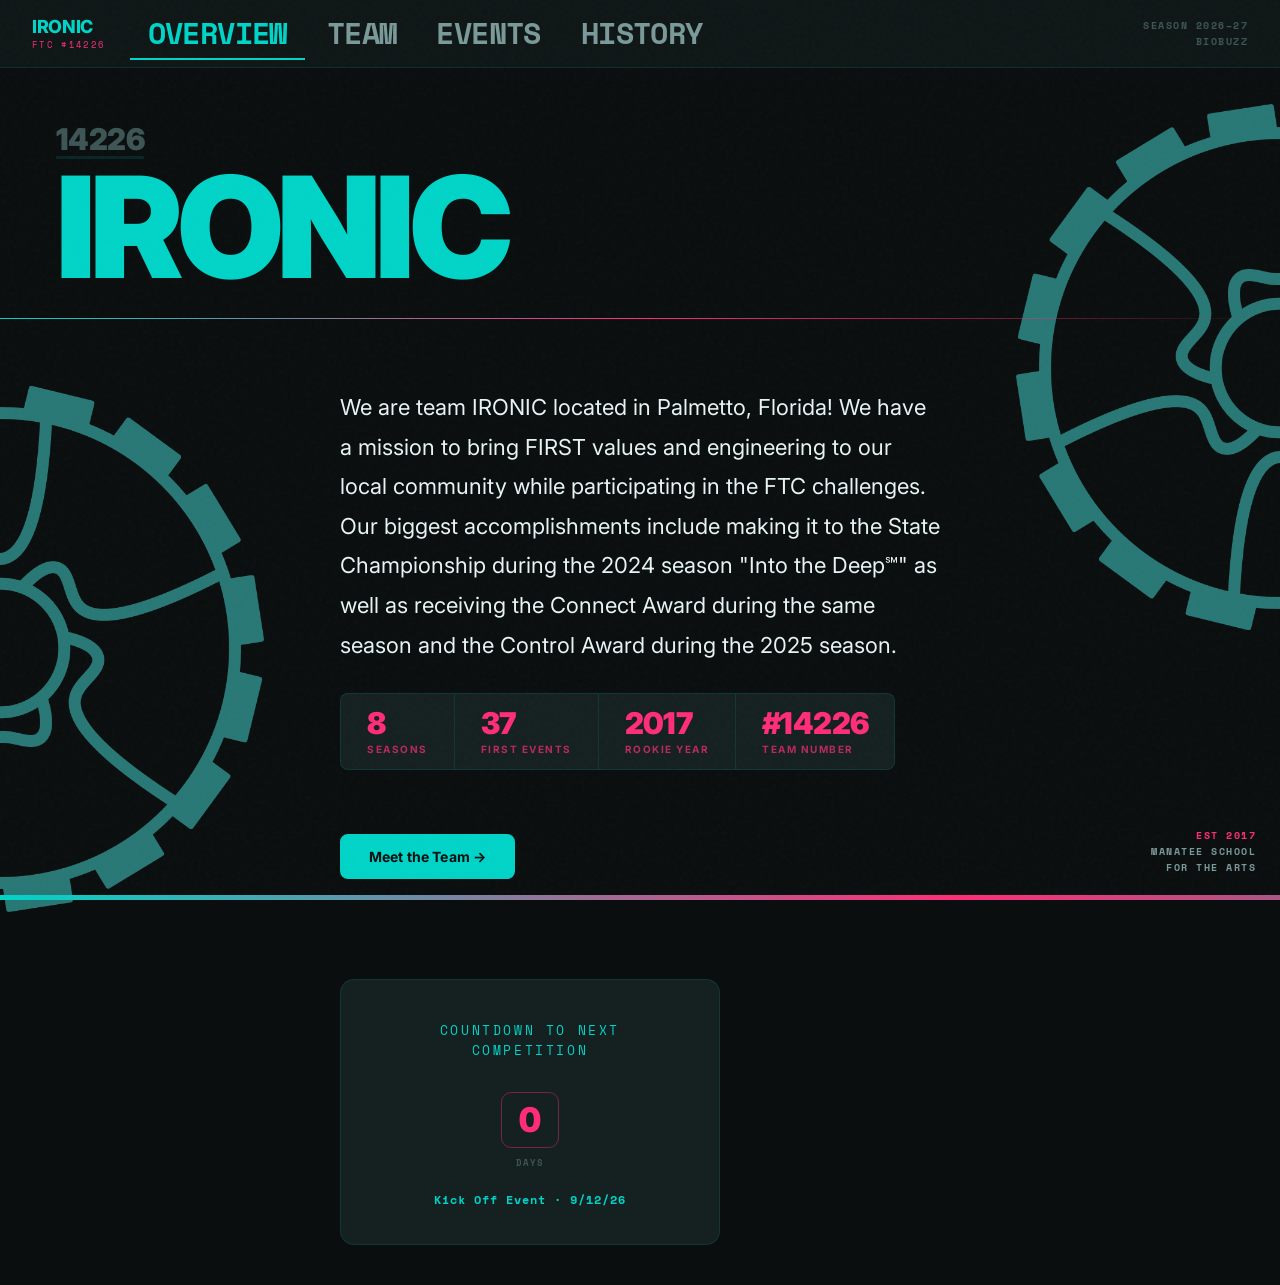
==== commit 42fe9afc: "Add files via upload" ====
--- a/index.html
+++ b/index.html
@@ -3,7 +3,7 @@
 <head>
 <meta charset="UTF-8">
 <meta name="viewport" content="width=device-width, initial-scale=1.0">
-<title>Team IRONIC — FTC #14226</title>
+<title>Team IRONIC</title>
 <link rel="preconnect" href="https://fonts.googleapis.com">
 <link rel="preconnect" href="https://fonts.gstatic.com" crossorigin>
 <link href="https://fonts.googleapis.com/css2?family=Inter:wght@300;400;500;600;700;800;900&family=Space+Mono:wght@400;700&display=swap" rel="stylesheet">
@@ -22,7 +22,12 @@
   - Bio paragraph, edit the <p class="lead"> text below.
   - Stat numbers (Seasons, FIRST Events, Rookie Year, Team #), edit
     the .hero-stat-num spans.
-  - Countdown date, set NEXT_COMP_DATE in script.js.
+  - Countdown date, set NEXT_COMP_DATE in script.js. The card now
+    only shows Days (hours/min/sec were dropped from both here and
+    script.js) — so it only needs re-checking once a day, not once
+    a second.
+  - "14226" under the team name uses type-caption-heading now
+    (bumped up from type-subhead) so it reads bigger.
   - Full notes on this file's CSS are in style-guide.pdf, sections
     6 through 10.
   - Text sizing (headline, subhead, body copy, caption heading,
@@ -43,6 +48,7 @@
     <a class="nav-link type-caption-heading" href="index.html">Overview</a>
     <a class="nav-link type-caption-heading" href="team.html">Team</a>
     <a class="nav-link type-caption-heading" href="events.html">Events</a>
+    <a class="nav-link type-caption-heading" href="history.html">History</a>
   </nav>
   <div class="topbar-meta type-caption mono">
     Season 2026–27<br>
@@ -63,7 +69,7 @@
       <!-- title block -->
       <div class="hero-top-row">
         <div class="hero-title-block">
-          <div class="hero-teamnum type-subhead">14226</div>
+          <div class="hero-teamnum type-caption-heading">14226</div>
           <div class="hero-teamname type-hero-headline">IRONIC</div>
         </div>
       </div>
@@ -145,21 +151,6 @@
             <div class="countdown-num" id="cd-days">--</div>
             <div class="countdown-sublabel mono">Days</div>
           </div>
-          <div class="countdown-sep">:</div>
-          <div class="countdown-unit">
-            <div class="countdown-num" id="cd-hours">--</div>
-            <div class="countdown-sublabel mono">Hrs</div>
-          </div>
-          <div class="countdown-sep">:</div>
-          <div class="countdown-unit">
-            <div class="countdown-num" id="cd-mins">--</div>
-            <div class="countdown-sublabel mono">Min</div>
-          </div>
-          <div class="countdown-sep">:</div>
-          <div class="countdown-unit">
-            <div class="countdown-num" id="cd-secs">--</div>
-            <div class="countdown-sublabel mono">Sec</div>
-          </div>
         </div>
         <div class="countdown-event mono">Kick Off Event · 9/12/26</div>
       </div>
--- a/style.css
+++ b/style.css
@@ -19,6 +19,7 @@
    14. RGB strip
    15. Typography system
    16. Utility text colors
+   17. History - past seasons page
 */
 
 
@@ -143,6 +144,14 @@
   margin-left: auto;
 }
 
+/* Swapped the top nav out of Inter and onto the site's other existing
+   typeface (Space Mono, already used everywhere via ".mono") instead
+   of the heavy uppercase Inter it had from .type-caption-heading.
+   Written as ".topbar .nav-link" (not just ".nav-link") so it beats
+   .type-caption-heading's font-family on specificity — no new font
+   was added, this just points at the other one already loaded. */
+.topbar .nav-link { font-family: "Space Mono", monospace; }
+
 
 /* 5. Page intersection with nav prevention */
 main { margin-left: 0; margin-top: 68px; min-height: 100vh; }
@@ -160,13 +169,6 @@
 }
 
 .page-title { color: var(--text); }
-.page-title .accent { color: var(--teal); }
-.page-bg-text {
-  position: absolute; right: 40px; bottom: -10px;
-  font-family: "Inter", sans-serif; font-size: 130px; font-weight: 900;
-  color: rgba(255,255,255,0.025); pointer-events: none; user-select: none;
-  line-height:1; letter-spacing: -0.05em;
-}
 
 
 /* 7. Index - General overview */
@@ -179,11 +181,6 @@
   padding: 56px 56px 48px;
   border-right: 1px solid var(--border);
   display: flex; flex-direction: column; justify-content: space-between;
-}
-
-.stat-label {
-  font-size: 12px; font-weight: 500; color: var(--text-muted);
-  letter-spacing: 0; text-transform: none;
 }
 
 
@@ -338,13 +335,6 @@
   text-transform: uppercase;
   color: var(--text-muted);
 }
-.countdown-sep {
-  font-family: "Inter", sans-serif;
-  font-size: 28px;
-  font-weight: 900;
-  color: var(--text-muted);
-  padding-top: 8px;
-}
 .countdown-event {
   font-size: 12px;
   font-weight: 700;
@@ -364,19 +354,6 @@
 
 .events-content { padding: 48px 56px 72px; max-width: 980px; margin: 0 auto; }
 .events-intro { margin-bottom: 40px; }
-
-.events-note {
-  background: var(--surface);
-  border: 1px solid var(--border);
-  border-left: 3px solid var(--teal);
-  border-radius: 8px;
-  padding: 16px 20px;
-  font-size: 13px;
-  color: var(--text-dim);
-  line-height: 1.6;
-  margin-bottom: 48px;
-}
-.events-note strong { color: var(--teal); }
 
 .event-timeline {
   display: flex;
@@ -582,4 +559,214 @@
 .text-teal { color: var(--teal); }
 .text-pink { color: var(--pink); }
 .text-dim  { color: var(--text-dim); }
-.tag-line  { margin-top: 6px; }
+
+
+/* 17. History - past seasons page
+   Three-column pattern per Chase's whiteboard sketch, now full-bleed
+   on both edges:
+     - left:   .history-locator, a slightly lighter bar flush against
+               the very left edge of the screen, full page height,
+               holding the sticky season tabs
+     - center: .season-main, one big photo + write-up per season,
+               with .season-awards stacked underneath it, capped to a
+               comfortable reading width
+     - right:  .season-gallery, one tall "photo log" composite that
+               runs from where it starts all the way to the true
+               right edge of the screen (no page padding stopping it)
+
+   No new type sizes here — every text element below reuses one of
+   the existing "type-" classes (or the plain body font) from section
+   15, same as the rest of the site.
+
+   Each season lives in one .season-block. Copy a whole block to add
+   a season, and add a matching .locator-link up in the nav column
+   (href="#season-XXXX-XX" has to match the block's id). The
+   scrollspy in script.js highlights whichever locator link is
+   currently on screen, no manual wiring needed beyond that.
+
+   .season-gallery holds ONE tall composite photo per season (Chase
+   builds these himself once each season's write-up text is final,
+   so the image comes out the right height to match). Swap the
+   .gallery-photolog.placeholder div for a real
+   <div class="gallery-photolog"><img src="..."></div> when that
+   photo exists — no other markup changes needed. */
+.history-content {
+  display: flex;
+  align-items: stretch; /* lets the locator bar's background stretch to match the full season list's height */
+  width: 100%;
+}
+
+.history-locator {
+  flex: 0 0 200px;
+  background: var(--surface); /* one step lighter than the page background, same token used elsewhere for panels */
+  border-right: 1px solid var(--border);
+}
+.history-locator-inner {
+  position: sticky;
+  top: 68px; /* sits right under the fixed topbar */
+  padding: 40px 20px;
+  display: flex;
+  flex-direction: column;
+  gap: 2px;
+}
+.history-locator-label {
+  color: var(--text-muted);
+  margin-bottom: 10px;
+  padding: 0 14px;
+}
+.locator-link {
+  display: flex;
+  flex-direction: column;
+  gap: 2px;
+  padding: 10px 14px;
+  border-left: 2px solid var(--border);
+  color: var(--text-dim);
+  text-decoration: none;
+  transition: all 0.2s;
+}
+.locator-link:hover { color: var(--teal); border-left-color: var(--teal-dim); }
+.locator-link.active {
+  color: var(--teal);
+  border-left-color: var(--teal);
+  background: var(--surface2);
+  border-radius: 0 8px 8px 0;
+}
+.locator-link.active .locator-game { color: var(--teal); opacity: 0.75; }
+
+.history-seasons {
+  flex: 1;
+  min-width: 0;
+  padding: 48px 0 96px 48px; /* no right padding — lets .season-gallery run flush to the screen edge */
+  display: flex;
+  flex-direction: column;
+  gap: 64px;
+}
+
+.season-block {
+  scroll-margin-top: 24px;
+  display: flex;
+  align-items: stretch;
+  padding-bottom: 64px;
+  border-bottom: 1px solid var(--border);
+}
+.season-block:last-child { border-bottom: none; padding-bottom: 0; }
+
+.season-main {
+  /* the right gutter lives here (not on .season-block) so it never
+     touches .season-gallery, which needs to reach the true screen
+     edge with nothing padding it in */
+  flex: 1 1 640px;
+  max-width: 720px;
+  min-width: 0;
+  padding-right: 48px;
+  display: flex;
+  flex-direction: column;
+}
+
+.season-photo {
+  aspect-ratio: 16/9;
+  border-radius: 12px;
+  overflow: hidden;
+  border: 1px solid var(--border);
+  background: var(--surface);
+  position: relative;
+}
+.season-photo img { width: 100%; height: 100%; object-fit: cover; }
+.season-photo.placeholder {
+  display: flex;
+  align-items: center;
+  justify-content: center;
+  color: var(--text-muted);
+  text-align: center;
+  padding: 20px;
+}
+
+.season-heading-row {
+  display: flex;
+  align-items: baseline;
+  gap: 14px;
+  flex-wrap: wrap;
+  margin-top: 24px;
+}
+.season-game { color: var(--teal); }
+.season-years { color: var(--text-muted); }
+
+.season-desc { margin-top: 10px; }
+
+.season-awards {
+  margin-top: 28px;
+  background: var(--surface);
+  border: 1px solid var(--border);
+  border-radius: 12px;
+  padding: 22px 26px;
+}
+.season-awards-title {
+  color: var(--pink);
+  margin-bottom: 18px;
+  display: flex;
+  align-items: center;
+  gap: 10px;
+}
+.award-list { display: flex; flex-direction: column; gap: 18px; }
+.award-item { display: flex; align-items: flex-start; gap: 16px; }
+.award-image {
+  flex-shrink: 0;
+  width: 56px;
+  height: 56px;
+  border-radius: 8px;
+  overflow: hidden;
+  border: 1px solid var(--border);
+  background: var(--surface2);
+}
+.award-image img { width: 100%; height: 100%; object-fit: cover; }
+.award-body { min-width: 0; }
+.award-name { color: var(--text); display: block; margin-bottom: 4px; }
+.award-desc { color: var(--text-dim); }
+.season-awards.tbd { color: var(--text-muted); font-style: italic; }
+
+.season-gallery {
+  /* One tall, narrow "photo log" per season rather than a grid of
+     small shots — Chase builds this as a single composite image
+     sized to the write-up once the text is final. Fixed (skinny)
+     width, pushed flush against the screen's right edge by the
+     auto margin rather than stretching to fill the row. */
+  flex: 0 0 260px;
+  margin-left: auto;
+  display: flex;
+}
+.gallery-photolog {
+  flex: 1;
+  border-radius: 12px 0 0 12px;
+  border: 1px dashed var(--border);
+  border-right: none;
+  background: var(--surface2);
+  overflow: hidden;
+}
+.gallery-photolog img { display: block; width: 100%; height: 100%; object-fit: cover; }
+.gallery-photolog.placeholder {
+  display: flex;
+  align-items: center;
+  justify-content: center;
+  text-align: center;
+  color: var(--text-muted);
+}
+
+@media (max-width: 980px) {
+  .history-content { flex-direction: column; }
+  .history-locator {
+    flex: 0 0 auto;
+    border-right: none;
+    border-bottom: 1px solid var(--border);
+  }
+  .history-locator-inner {
+    position: static;
+    flex-direction: row;
+    flex-wrap: wrap;
+    padding: 20px;
+  }
+  .history-seasons { padding: 32px 24px 64px 24px; }
+  .season-block { flex-direction: column; }
+  .season-main { max-width: none; padding-right: 0; }
+  .season-gallery { flex-basis: auto; min-height: 220px; margin-top: 20px; margin-left: 0; }
+  .gallery-photolog { border-radius: 12px; border-right: 1px dashed var(--border); }
+}
